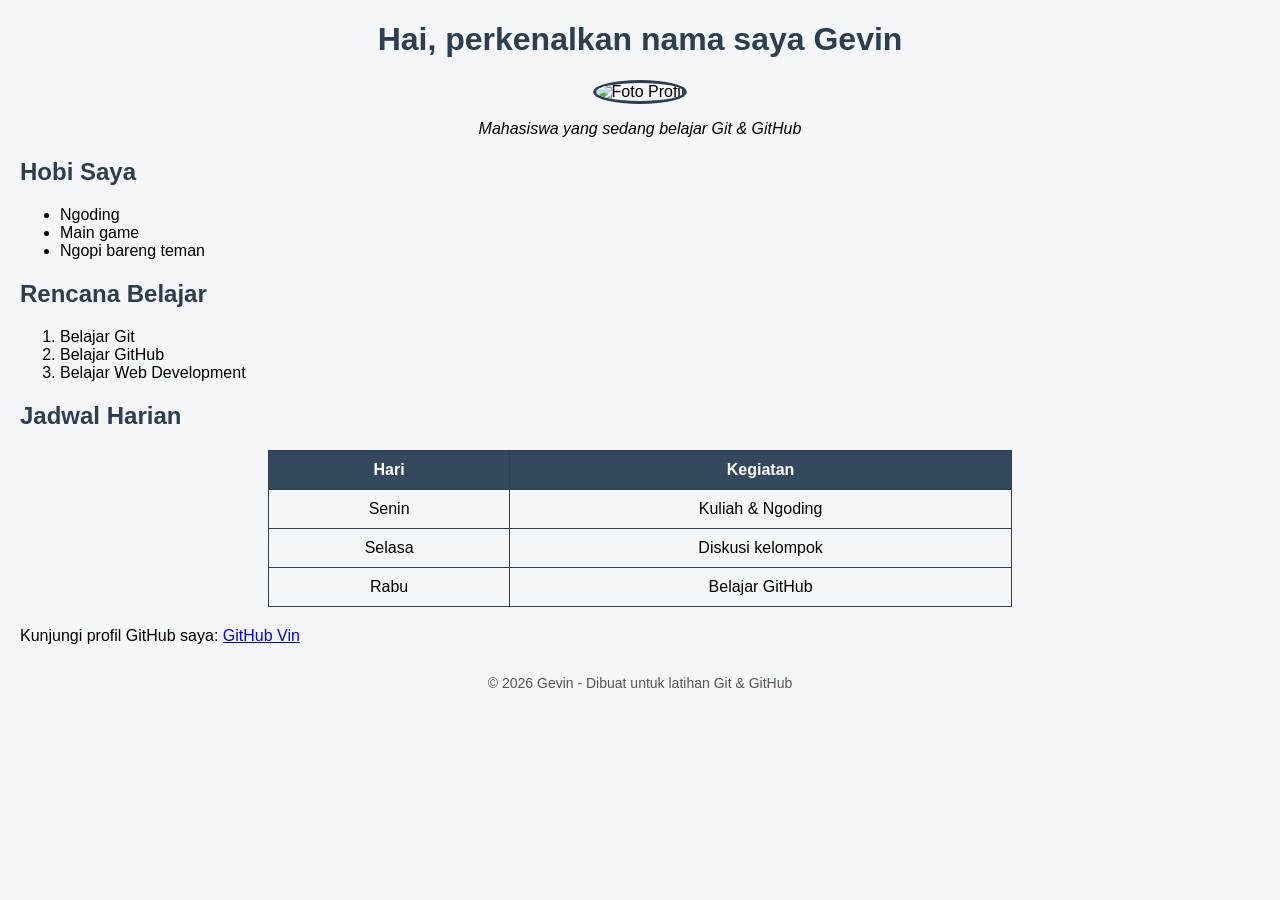
==== Vin.html @ 5d8feb4e "Commit kedua: menambahkan style, gambar profil, dan footer" ====
<!DOCTYPE html>
<html lang="en">
<head>
    <meta charset="UTF-8">
    <title>Tugas Pembelajaran Platform</title>
    <style>
        body {
            font-family: Arial, sans-serif;
            background-color: #f4f6f9;
            margin: 20px;
        }
        h1, h2, h3, h4 {
            color: #2c3e50;
        }
        .profile {
            text-align: center;
            margin-bottom: 20px;
        }
        .profile img {
            width: 150px;
            border-radius: 50%;
            border: 3px solid #2c3e50;
        }
        table {
            border-collapse: collapse;
            width: 60%;
            margin: 20px auto;
        }
        th, td {
            border: 1px solid #2c3e50;
            padding: 10px;
            text-align: center;
        }
        th {
            background-color: #34495e;
            color: white;
        }
        footer {
            text-align: center;
            margin-top: 30px;
            font-size: 14px;
            color: #555;
        }
    </style>
</head>
<body>
    <div class="profile">
        <h1>Hai, perkenalkan nama saya Gevin</h1>
        <img src="https://avatars.githubusercontent.com/u/1?v=4" alt="Foto Profil">
        <p><i>Mahasiswa yang sedang belajar Git & GitHub</i></p>
    </div>

    <h2>Hobi Saya</h2>
    <ul>
        <li>Ngoding</li>
        <li>Main game</li>
        <li>Ngopi bareng teman</li>
    </ul>

    <h2>Rencana Belajar</h2>
    <ol>
        <li>Belajar Git</li>
        <li>Belajar GitHub</li>
        <li>Belajar Web Development</li>
    </ol>

    <h2>Jadwal Harian</h2>
    <table>
        <tr>
            <th>Hari</th>
            <th>Kegiatan</th>
        </tr>
        <tr>
            <td>Senin</td>
            <td>Kuliah & Ngoding</td>
        </tr>
        <tr>
            <td>Selasa</td>
            <td>Diskusi kelompok</td>
        </tr>
        <tr>
            <td>Rabu</td>
            <td>Belajar GitHub</td>
        </tr>
    </table>

    <p>Kunjungi profil GitHub saya: 
        <a href="https://github.com/Gevineastt" target="_blank">GitHub Vin</a>
    </p>

    <footer>
        &copy; 2026 Gevin - Dibuat untuk latihan Git & GitHub
    </footer>
</body>
</html>
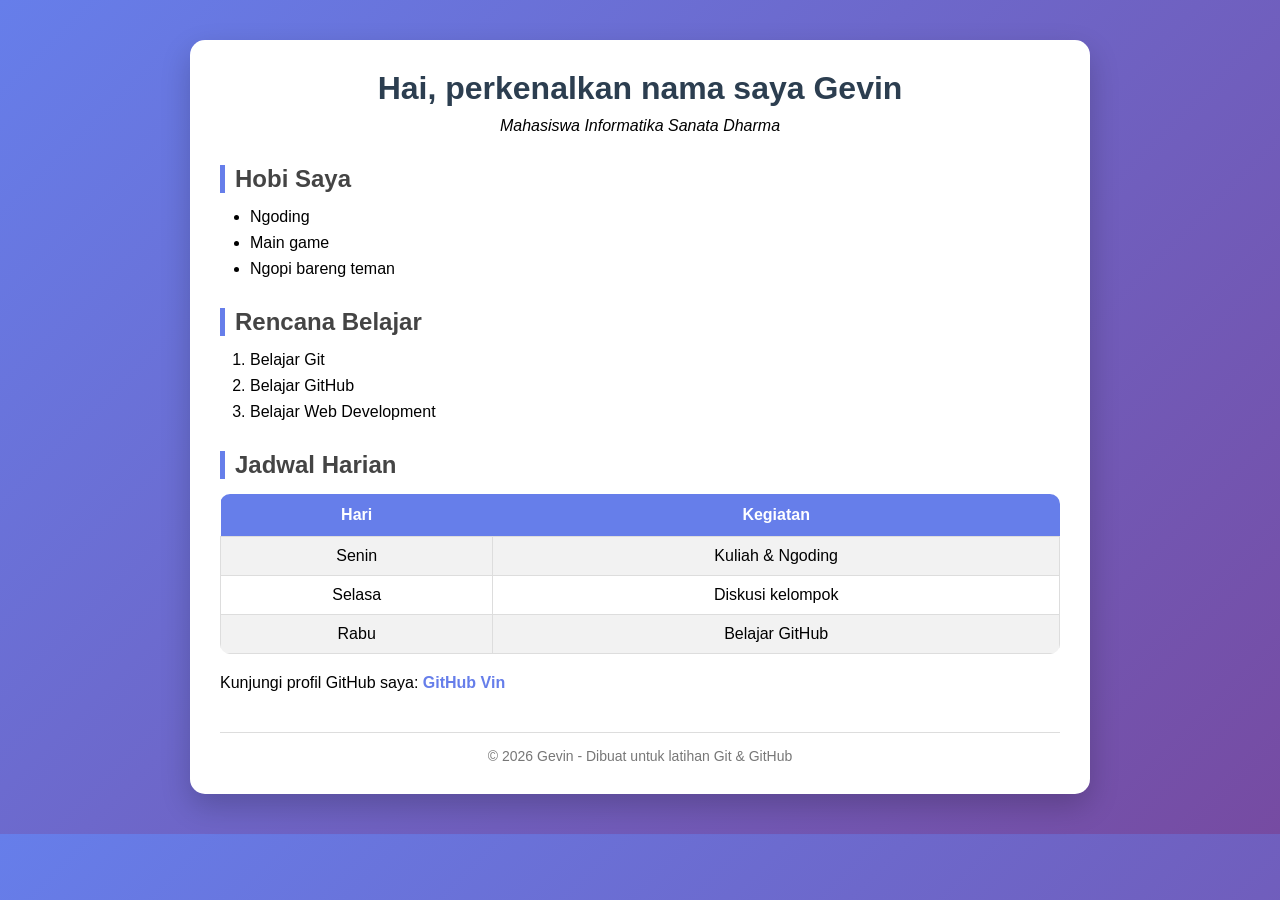
==== commit f2ea59d5: "Commit yang ketiga : modifikasi html nya dan menambahkan css untuk memperbaiki tampilan dan belajar" ====
--- a/Vin.html
+++ b/Vin.html
@@ -3,51 +3,16 @@
 <head>
     <meta charset="UTF-8">
     <title>Tugas Pembelajaran Platform</title>
-    <style>
-        body {
-            font-family: Arial, sans-serif;
-            background-color: #f4f6f9;
-            margin: 20px;
-        }
-        h1, h2, h3, h4 {
-            color: #2c3e50;
-        }
-        .profile {
-            text-align: center;
-            margin-bottom: 20px;
-        }
-        .profile img {
-            width: 150px;
-            border-radius: 50%;
-            border: 3px solid #2c3e50;
-        }
-        table {
-            border-collapse: collapse;
-            width: 60%;
-            margin: 20px auto;
-        }
-        th, td {
-            border: 1px solid #2c3e50;
-            padding: 10px;
-            text-align: center;
-        }
-        th {
-            background-color: #34495e;
-            color: white;
-        }
-        footer {
-            text-align: center;
-            margin-top: 30px;
-            font-size: 14px;
-            color: #555;
-        }
-    </style>
+    <link rel="stylesheet" href="Vin.css">
+
 </head>
 <body>
+
+<div class="container">
+
     <div class="profile">
         <h1>Hai, perkenalkan nama saya Gevin</h1>
-        <img src="https://avatars.githubusercontent.com/u/1?v=4" alt="Foto Profil">
-        <p><i>Mahasiswa yang sedang belajar Git & GitHub</i></p>
+        <p><i>Mahasiswa Informatika Sanata Dharma </i></p>
     </div>
 
     <h2>Hobi Saya</h2>
@@ -84,12 +49,16 @@
         </tr>
     </table>
 
-    <p>Kunjungi profil GitHub saya: 
+    <p style="margin-top:20px;">
+        Kunjungi profil GitHub saya: 
         <a href="https://github.com/Gevineastt" target="_blank">GitHub Vin</a>
     </p>
 
     <footer>
         &copy; 2026 Gevin - Dibuat untuk latihan Git & GitHub
     </footer>
+  
+</div>
+
 </body>
 </html>
--- a/Vin.css
+++ b/Vin.css
@@ -0,0 +1,114 @@
+* {
+    margin: 0;
+    padding: 0;
+    box-sizing: border-box;
+}
+
+/* Background */
+body {
+    font-family: 'Segoe UI', Arial, sans-serif;
+    background: linear-gradient(135deg, #667eea, #764ba2);
+    padding: 40px 20px;
+}
+
+
+.container {
+    background: #ffffff;
+    max-width: 900px;
+    margin: auto;
+    padding: 30px;
+    border-radius: 15px;
+    box-shadow: 0 12px 30px rgba(0, 0, 0, 0.2);
+}
+
+
+h1 {
+    color: #2c3e50;
+    margin-bottom: 10px;
+}
+
+h2 {
+    margin-top: 30px;
+    margin-bottom: 15px;
+    color: #444;
+    border-left: 5px solid #667eea;
+    padding-left: 10px;
+}
+
+
+.profile {
+    text-align: center;
+    margin-bottom: 30px;
+}
+
+.profile img {
+    width: 160px;
+    border-radius: 50%;
+    border: 4px solid #667eea;
+    margin: 15px 0;
+    transition: transform 0.3s ease, box-shadow 0.3s ease;
+}
+
+.profile img:hover {
+    transform: scale(1.1);
+    box-shadow: 0 8px 20px rgba(0,0,0,0.3);
+}
+
+
+ul, ol {
+    margin-left: 30px;
+    margin-bottom: 20px;
+}
+
+li {
+    margin-bottom: 8px;
+}
+
+
+table {
+    border-collapse: collapse;
+    width: 100%;
+    margin-top: 10px;
+    border-radius: 10px;
+    overflow: hidden;
+}
+
+th {
+    background-color: #667eea;
+    color: white;
+    padding: 12px;
+}
+
+td {
+    border: 1px solid #ddd;
+    padding: 10px;
+    text-align: center;
+}
+
+tr:nth-child(even) {
+    background-color: #f2f2f2;
+}
+
+tr:hover {
+    background-color: #e6e9ff;
+}
+
+
+a {
+    color: #667eea;
+    font-weight: bold;
+    text-decoration: none;
+}
+
+a:hover {
+    text-decoration: underline;
+}
+
+footer {
+    text-align: center;
+    margin-top: 40px;
+    font-size: 14px;
+    color: #777;
+    border-top: 1px solid #ddd;
+    padding-top: 15px;
+}
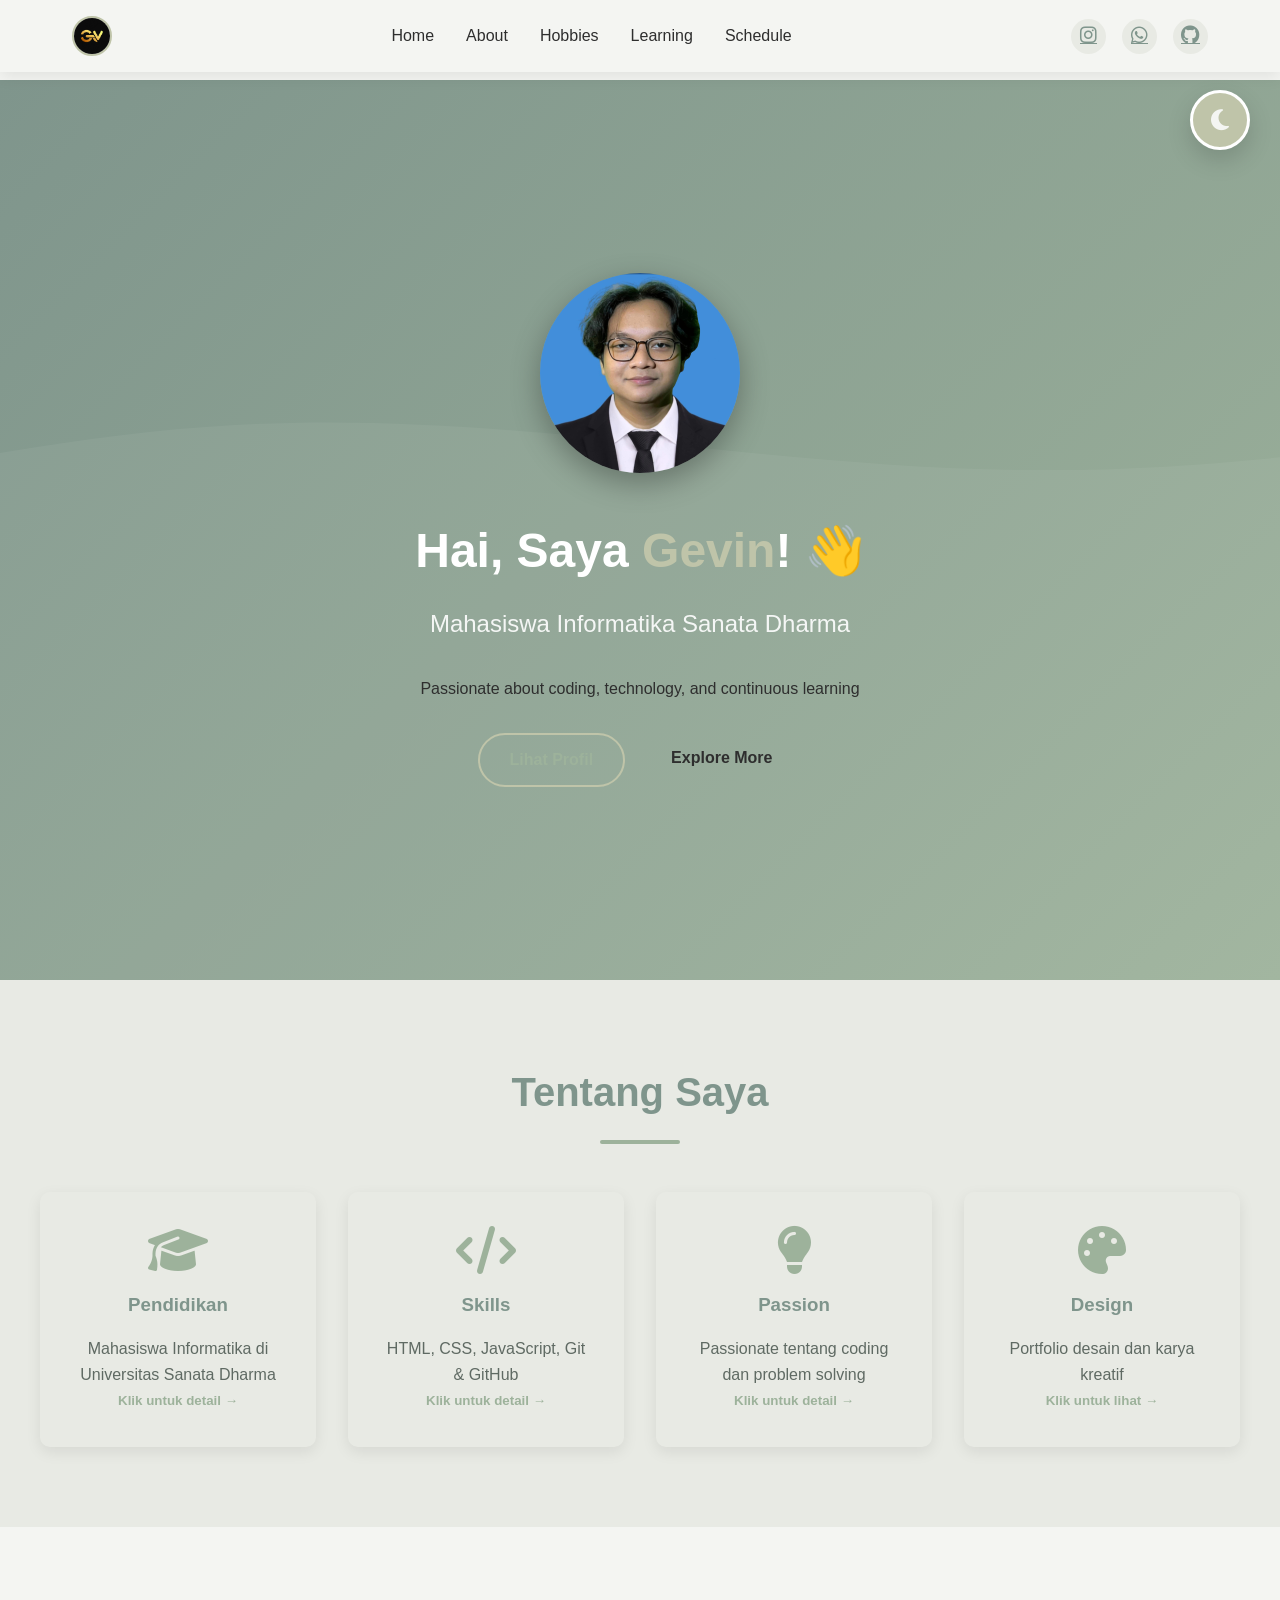
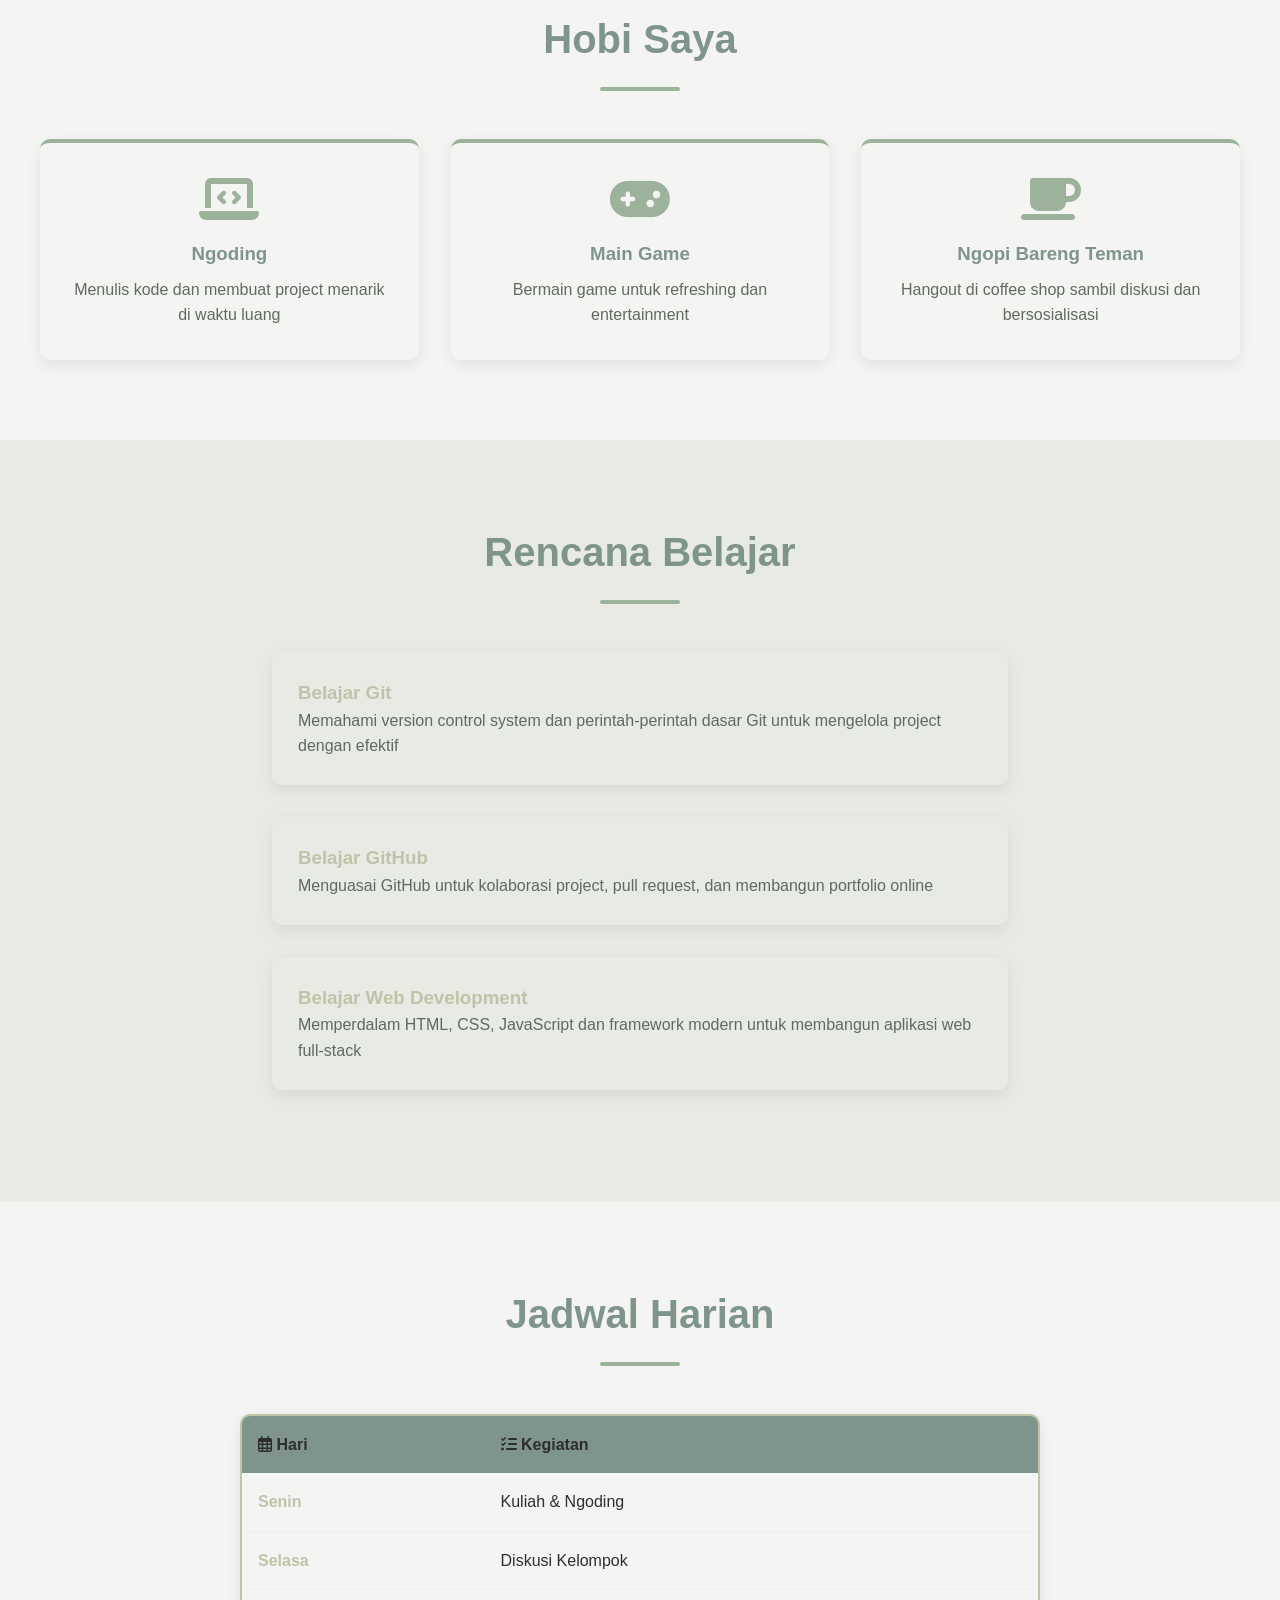
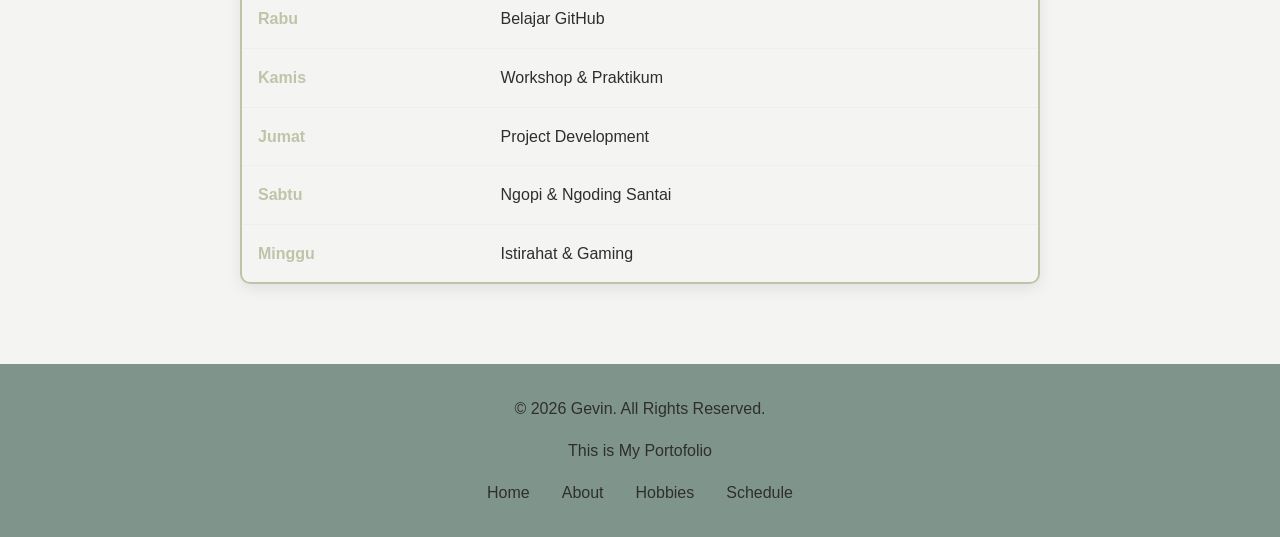
==== commit 1b7bf703: "Memperbarui Tampilan HTMLyang lebih maksimal dan sesuai juga menambahkan foto dan logo" ====
--- a/Vin.html
+++ b/Vin.html
@@ -2,63 +2,485 @@
 <html lang="en">
 <head>
     <meta charset="UTF-8">
-    <title>Tugas Pembelajaran Platform</title>
+    <meta name="viewport" content="width=device-width, initial-scale=1.0">
+    <title>Gevin - Portfolio Website</title>
+    <link rel="stylesheet" href="https://cdnjs.cloudflare.com/ajax/libs/font-awesome/6.4.0/css/all.min.css">
     <link rel="stylesheet" href="Vin.css">
-
-</head>
 <body>
-
-<div class="container">
-
-    <div class="profile">
-        <h1>Hai, perkenalkan nama saya Gevin</h1>
-        <p><i>Mahasiswa Informatika Sanata Dharma </i></p>
-    </div>
-
-    <h2>Hobi Saya</h2>
-    <ul>
-        <li>Ngoding</li>
-        <li>Main game</li>
-        <li>Ngopi bareng teman</li>
-    </ul>
-
-    <h2>Rencana Belajar</h2>
-    <ol>
-        <li>Belajar Git</li>
-        <li>Belajar GitHub</li>
-        <li>Belajar Web Development</li>
-    </ol>
-
-    <h2>Jadwal Harian</h2>
-    <table>
-        <tr>
-            <th>Hari</th>
-            <th>Kegiatan</th>
-        </tr>
-        <tr>
-            <td>Senin</td>
-            <td>Kuliah & Ngoding</td>
-        </tr>
-        <tr>
-            <td>Selasa</td>
-            <td>Diskusi kelompok</td>
-        </tr>
-        <tr>
-            <td>Rabu</td>
-            <td>Belajar GitHub</td>
-        </tr>
-    </table>
-
-    <p style="margin-top:20px;">
-        Kunjungi profil GitHub saya: 
-        <a href="https://github.com/Gevineastt" target="_blank">GitHub Vin</a>
-    </p>
-
+    <!-- Dark Mode Toggle Button -->
+    <div class="theme-toggle" id="themeToggle">
+        <i class="fas fa-moon" id="themeIcon"></i>
+    </div>
+
+    <!-- Navbar -->
+    <nav class="navbar" id="navbar">
+        <div class="nav-container">
+            <a href="#" class="logo">
+                <img src="gevinestt logo.jpeg" alt="Logo Gevin">
+            </a>
+            <div class="nav-center">
+                <ul class="nav-menu" id="navMenu">
+                    <li><a href="#hero">Home</a></li>
+                    <li><a href="#about">About</a></li>
+                    <li><a href="#hobbies">Hobbies</a></li>
+                    <li><a href="#learning">Learning</a></li>
+                    <li><a href="#schedule">Schedule</a></li>
+                </ul>
+            </div>
+            <div class="nav-socials">
+                <a href="https://www.instagram.com/gevinest88/" target="_blank" title="Instagram">
+                    <i class="fab fa-instagram"></i>
+                </a>
+                <a href="https://wa.me/qr/EXF4ZQEK6JWQK" target="_blank" title="WhatsApp">
+                    <i class="fab fa-whatsapp"></i>
+                </a>
+                <a href="https://github.com/Gevineastt" target="_blank" title="GitHub">
+                    <i class="fab fa-github"></i>
+                </a>
+            </div>
+            <div class="hamburger" id="hamburger">
+                <span></span>
+                <span></span>
+                <span></span>
+            </div>
+        </div>
+    </nav>
+
+    <!-- Hero Section -->
+    <section class="hero" id="hero">
+        <div class="hero-content">
+            <img src="Foto Profile .jpeg" alt="Foto Gevin" class="profile-img">
+            <h1>Hai, Saya <span class="gold-text">Gevin</span>! 👋</h1>
+            <p class="subtitle">Mahasiswa Informatika Sanata Dharma</p>
+            <p style="margin-bottom: 2rem;">Passionate about coding, technology, and continuous learning</p>
+            <div class="cta-buttons">
+                <a href="#about" class="btn btn-primary">Lihat Profil</a>
+                <a href="#hobbies" class="btn btn-secondary">Explore More</a>
+            </div>
+        </div>
+    </section>
+
+    <!-- About Section -->
+    <section id="about">
+        <div class="container">
+            <h2 class="section-title">Tentang Saya</h2>
+            <div class="about-content">
+                <div class="about-card" onclick="openModal('educationModal')">
+                    <i class="fas fa-graduation-cap"></i>
+                    <h3>Pendidikan</h3>
+                    <p>Mahasiswa Informatika di Universitas Sanata Dharma</p>
+                    <small style="color: var(--secondary-color); font-weight: 600;">Klik untuk detail →</small>
+                </div>
+                <div class="about-card" onclick="openModal('skillsModal')">
+                    <i class="fas fa-code"></i>
+                    <h3>Skills</h3>
+                    <p>HTML, CSS, JavaScript, Git & GitHub</p>
+                    <small style="color: var(--secondary-color); font-weight: 600;">Klik untuk detail →</small>
+                </div>
+                <div class="about-card" onclick="openModal('passionModal')">
+                    <i class="fas fa-lightbulb"></i>
+                    <h3>Passion</h3>
+                    <p>Passionate tentang coding dan problem solving</p>
+                    <small style="color: var(--secondary-color); font-weight: 600;">Klik untuk detail →</small>
+                </div>
+                <div class="about-card" onclick="openModal('designModal')">
+                    <i class="fas fa-palette"></i>
+                    <h3>Design</h3>
+                    <p>Portfolio desain dan karya kreatif</p>
+                    <small style="color: var(--secondary-color); font-weight: 600;">Klik untuk lihat →</small>
+                </div>
+            </div>
+        </div>
+    </section>
+
+    <!-- Modals -->
+    <!-- Education Modal -->
+    <div id="educationModal" class="modal">
+        <div class="modal-content">
+            <span class="modal-close" onclick="closeModal('educationModal')">&times;</span>
+            <h2><i class="fas fa-graduation-cap"></i> Pendidikan</h2>
+            <h3>Universitas Sanata Dharma</h3>
+            <p><strong>Program Studi:</strong> Informatika</p>
+            <p><strong>Tahun Masuk:</strong> 2023</p>
+            
+            <h3>Riwayat Pendidikan</h3>
+            <ul>
+                <li>SD - SD Mutiara Persada (2011-2017)</li>
+                <li>SMP - SMP Pangudi Luhur 1 Yogyakarta Contoh (2017-2020)</li>
+                <li>SMA - SMA Kolose Debbrito (2020-2023)</li>
+                <li>Universitas - Sanata Dharma (2023-Sekarang)</li>
+            </ul>
+
+            <h3>Prestasi</h3>
+            <ul>
+                <li>Juara lomba coding tingkat kampus</li>
+                <li>Peserta hackathon regional</li>
+                <li>Aktif di organisasi mahasiswa</li>
+            </ul>
+        </div>
+    </div>
+
+    <!-- Skills Modal -->
+    <div id="skillsModal" class="modal">
+        <div class="modal-content">
+            <span class="modal-close" onclick="closeModal('skillsModal')">&times;</span>
+            <h2><i class="fas fa-code"></i> Skills & Kemampuan</h2>
+            
+            <h3>Programming Languages</h3>
+            <ul>
+                <li>HTML5 - Advanced</li>
+                <li>CSS3 - Advanced</li>
+                <li>JavaScript - Intermediate</li>
+                <li>Python - Intermediate</li>
+                <li>Java - Basic</li>
+            </ul>
+
+            <h3>Tools & Technologies</h3>
+            <ul>
+                <li>Git & GitHub - Version Control</li>
+                <li>Visual Studio Code</li>
+                <li>Figma - UI/UX Design</li>
+                <li>Bootstrap & Tailwind CSS</li>
+                <li>React JS - Learning</li>
+            </ul>
+
+            <h3>Soft Skills</h3>
+            <ul>
+                <li>Problem Solving</li>
+                <li>Teamwork & Collaboration</li>
+                <li>Time Management</li>
+                <li>Communication</li>
+            </ul>
+        </div>
+    </div>
+
+    <!-- Passion Modal -->
+    <div id="passionModal" class="modal">
+        <div class="modal-content">
+            <span class="modal-close" onclick="closeModal('passionModal')">&times;</span>
+            <h2><i class="fas fa-lightbulb"></i> Passion & Minat</h2>
+            
+            <h3>Coding & Development</h3>
+            <p>Saya sangat passionate dalam dunia programming dan web development. Senang mempelajari teknologi baru dan membuat aplikasi yang bermanfaat untuk orang lain.</p>
+
+            <h3>Problem Solving</h3>
+            <p>Menikmati tantangan dalam memecahkan masalah kompleks melalui logika dan algoritma. Setiap bug adalah kesempatan untuk belajar!</p>
+
+            <h3>Continuous Learning</h3>
+            <p>Berkomitmen untuk terus belajar dan berkembang dalam bidang teknologi. Selalu mengikuti perkembangan terbaru dalam dunia IT.</p>
+
+            <h3>Tujuan Kedepan</h3>
+            <ul>
+                <li>Menjadi Full-Stack Web Developer</li>
+                <li>Berkontribusi di proyek open source</li>
+                <li>Membangun startup teknologi</li>
+                <li>Berbagi ilmu dengan komunitas</li>
+            </ul>
+        </div>
+    </div>
+
+    <!-- Design Portfolio Modal -->
+    <div id="designModal" class="modal">
+        <div class="modal-content">
+            <span class="modal-close" onclick="closeModal('designModal')">&times;</span>
+            <h2><i class="fas fa-palette"></i> Portfolio Desain</h2>
+            <p>Berikut adalah beberapa karya desain yang telah saya buat:</p>
+            
+            <div class="portfolio-grid">
+                <div class="portfolio-item">
+                    <img src="design1.jpg" alt="Design 1">
+                    <div class="portfolio-overlay">Logo Design</div>
+                </div>
+                <div class="portfolio-item">
+                    <img src="design2.jpg" alt="Design 2">
+                    <div class="portfolio-overlay">Web UI Design</div>
+                </div>
+                <div class="portfolio-item">
+                    <img src="design3.jpg" alt="Design 3">
+                    <div class="portfolio-overlay">Mobile App UI</div>
+                </div>
+                <div class="portfolio-item">
+                    <img src="design4.jpg" alt="Design 4">
+                    <div class="portfolio-overlay">Poster Design</div>
+                </div>
+                <div class="portfolio-item">
+                    <img src="design5.jpg" alt="Design 5">
+                    <div class="portfolio-overlay">Banner Design</div>
+                </div>
+                <div class="portfolio-item">
+                    <img src="design6.jpg" alt="Design 6">
+                    <div class="portfolio-overlay">Illustration</div>
+                </div>
+            </div>
+
+            <h3 style="margin-top: 2rem;">Tools yang Digunakan</h3>
+            <ul>
+                <li>Adobe Photoshop</li>
+                <li>Adobe Illustrator</li>
+                <li>Figma</li>
+                <li>Canva</li>
+            </ul>
+        </div>
+    </div>
+
+    <!-- Hobbies Section -->
+    <section id="hobbies">
+        <div class="container">
+            <h2 class="section-title">Hobi Saya</h2>
+            <div class="hobbies-grid">
+                <div class="hobby-card">
+                    <i class="fas fa-laptop-code"></i>
+                    <h3>Ngoding</h3>
+                    <p>Menulis kode dan membuat project menarik di waktu luang</p>
+                </div>
+                <div class="hobby-card">
+                    <i class="fas fa-gamepad"></i>
+                    <h3>Main Game</h3>
+                    <p>Bermain game untuk refreshing dan entertainment</p>
+                </div>
+                <div class="hobby-card">
+                    <i class="fas fa-coffee"></i>
+                    <h3>Ngopi Bareng Teman</h3>
+                    <p>Hangout di coffee shop sambil diskusi dan bersosialisasi</p>
+                </div>
+            </div>
+        </div>
+    </section>
+
+    <!-- Learning Plan Section -->
+    <section id="learning">
+        <div class="container">
+            <h2 class="section-title">Rencana Belajar</h2>
+            <div class="learning-timeline">
+                <div class="timeline-item">
+                    <div class="timeline-number">1</div>
+                    <div class="timeline-content">
+                        <h3>Belajar Git</h3>
+                        <p>Memahami version control system dan perintah-perintah dasar Git untuk mengelola project dengan efektif</p>
+                    </div>
+                </div>
+                <div class="timeline-item">
+                    <div class="timeline-number">2</div>
+                    <div class="timeline-content">
+                        <h3>Belajar GitHub</h3>
+                        <p>Menguasai GitHub untuk kolaborasi project, pull request, dan membangun portfolio online</p>
+                    </div>
+                </div>
+                <div class="timeline-item">
+                    <div class="timeline-number">3</div>
+                    <div class="timeline-content">
+                        <h3>Belajar Web Development</h3>
+                        <p>Memperdalam HTML, CSS, JavaScript dan framework modern untuk membangun aplikasi web full-stack</p>
+                    </div>
+                </div>
+            </div>
+        </div>
+    </section>
+
+    <!-- Schedule Section -->
+    <section id="schedule">
+        <div class="container">
+            <h2 class="section-title">Jadwal Harian</h2>
+            <div class="schedule-table">
+                <table>
+                    <thead>
+                        <tr>
+                            <th><i class="far fa-calendar-alt"></i> Hari</th>
+                            <th><i class="fas fa-tasks"></i> Kegiatan</th>
+                        </tr>
+                    </thead>
+                    <tbody>
+                        <tr>
+                            <td><strong>Senin</strong></td>
+                            <td>Kuliah & Ngoding</td>
+                        </tr>
+                        <tr>
+                            <td><strong>Selasa</strong></td>
+                            <td>Diskusi Kelompok</td>
+                        </tr>
+                        <tr>
+                            <td><strong>Rabu</strong></td>
+                            <td>Belajar GitHub</td>
+                        </tr>
+                        <tr>
+                            <td><strong>Kamis</strong></td>
+                            <td>Workshop & Praktikum</td>
+                        </tr>
+                        <tr>
+                            <td><strong>Jumat</strong></td>
+                            <td>Project Development</td>
+                        </tr>
+                        <tr>
+                            <td><strong>Sabtu</strong></td>
+                            <td>Ngopi & Ngoding Santai</td>
+                        </tr>
+                        <tr>
+                            <td><strong>Minggu</strong></td>
+                            <td>Istirahat & Gaming</td>
+                        </tr>
+                    </tbody>
+                </table>
+            </div>
+        </div>
+    </section>
+
+    <!-- Footer -->
     <footer>
-        &copy; 2026 Gevin - Dibuat untuk latihan Git & GitHub
+        <div class="container">
+            <p>&copy; 2026 Gevin. All Rights Reserved.</p>
+            <p>This is My Portofolio</p>
+            <div class="footer-links">
+                <a href="#hero">Home</a>
+                <a href="#about">About</a>
+                <a href="#hobbies">Hobbies</a>
+                <a href="#schedule">Schedule</a>
+            </div>
+        </div>
     </footer>
-  
-</div>
-
+
+    <!-- Scroll to Top Button -->
+    <div class="scroll-top" id="scrollTop">
+        <i class="fas fa-arrow-up"></i>
+    </div>
+
+    <script>
+        // ========== DARK MODE TOGGLE ==========
+        const themeToggle = document.getElementById('themeToggle');
+        const themeIcon = document.getElementById('themeIcon');
+        const body = document.body;
+
+        // Check for saved theme preference or default to light mode
+        const currentTheme = localStorage.getItem('theme') || 'light';
+        if (currentTheme === 'dark') {
+            body.classList.add('dark-mode');
+            themeIcon.classList.remove('fa-moon');
+            themeIcon.classList.add('fa-sun');
+        }
+
+        // Toggle theme
+        themeToggle.addEventListener('click', () => {
+            body.classList.toggle('dark-mode');
+            
+            if (body.classList.contains('dark-mode')) {
+                themeIcon.classList.remove('fa-moon');
+                themeIcon.classList.add('fa-sun');
+                localStorage.setItem('theme', 'dark');
+            } else {
+                themeIcon.classList.remove('fa-sun');
+                themeIcon.classList.add('fa-moon');
+                localStorage.setItem('theme', 'light');
+            }
+        });
+
+        // Modal Functions
+        function openModal(modalId) {
+            document.getElementById(modalId).classList.add('active');
+            document.body.style.overflow = 'hidden';
+        }
+
+        function closeModal(modalId) {
+            document.getElementById(modalId).classList.remove('active');
+            document.body.style.overflow = 'auto';
+        }
+
+        // Close modal when clicking outside
+        window.onclick = function(event) {
+            if (event.target.classList.contains('modal')) {
+                event.target.classList.remove('active');
+                document.body.style.overflow = 'auto';
+            }
+        }
+
+        // Close modal with ESC key
+        document.addEventListener('keydown', function(event) {
+            if (event.key === 'Escape') {
+                const modals = document.querySelectorAll('.modal.active');
+                modals.forEach(modal => {
+                    modal.classList.remove('active');
+                    document.body.style.overflow = 'auto';
+                });
+            }
+        });
+
+        // Hamburger Menu Toggle
+        const hamburger = document.getElementById('hamburger');
+        const navMenu = document.getElementById('navMenu');
+
+        hamburger.addEventListener('click', () => {
+            navMenu.classList.toggle('active');
+        });
+
+        // Close menu when clicking on a link
+        document.querySelectorAll('.nav-menu a').forEach(link => {
+            link.addEventListener('click', () => {
+                navMenu.classList.remove('active');
+            });
+        });
+
+        // Navbar scroll effect
+        const navbar = document.getElementById('navbar');
+        window.addEventListener('scroll', () => {
+            if (window.scrollY > 50) {
+                navbar.classList.add('scrolled');
+            } else {
+                navbar.classList.remove('scrolled');
+            }
+        });
+
+        // Scroll to top button
+        const scrollTop = document.getElementById('scrollTop');
+        window.addEventListener('scroll', () => {
+            if (window.scrollY > 300) {
+                scrollTop.classList.add('active');
+            } else {
+                scrollTop.classList.remove('active');
+            }
+        });
+
+        scrollTop.addEventListener('click', () => {
+            window.scrollTo({
+                top: 0,
+                behavior: 'smooth'
+            });
+        });
+
+        // Smooth scroll for anchor links
+        document.querySelectorAll('a[href^="#"]').forEach(anchor => {
+            anchor.addEventListener('click', function (e) {
+                e.preventDefault();
+                const target = document.querySelector(this.getAttribute('href'));
+                if (target) {
+                    const offsetTop = target.offsetTop - 80;
+                    window.scrollTo({
+                        top: offsetTop,
+                        behavior: 'smooth'
+                    });
+                }
+            });
+        });
+
+        // Intersection Observer for animations
+        const observerOptions = {
+            threshold: 0.1,
+            rootMargin: '0px 0px -100px 0px'
+        };
+
+        const observer = new IntersectionObserver((entries) => {
+            entries.forEach(entry => {
+                if (entry.isIntersecting) {
+                    entry.target.style.opacity = '1';
+                    entry.target.style.transform = 'translateY(0)';
+                }
+            });
+        }, observerOptions);
+
+        // Observe all cards and content
+        document.querySelectorAll('.about-card, .hobby-card, .timeline-item, .schedule-table').forEach(el => {
+            el.style.opacity = '0';
+            el.style.transform = 'translateY(30px)';
+            el.style.transition = 'all 0.6s ease';
+            observer.observe(el);
+        });
+    </script>
 </body>
-</html>
+</html>
--- a/Vin.css
+++ b/Vin.css
@@ -1,114 +1,1655 @@
+/* ===========================================
+   PORTFOLIO WEBSITE CSS - GEVIN
+   File ini berisi semua styling untuk website
+   Dengan Mode Terang/Gelap & Tema GOLD
+   =========================================== */
+
+/* ========== 1. ROOT VARIABLES (Ubah warna di sini) ========== */
+:root {
+    /* Modern Sage Theme - Light Mode */
+
+    --primary-color: #7F958C;      /* Deep sage */
+    --secondary-color: #9DB29B;    /* Soft sage */
+    --accent-color: #BFC4A9;       /* Light olive */
+    --accent-hover: #AEB59A;       /* Slightly darker olive */
+
+    --text-color: #2E2E2E;         
+    --text-light: #5F6A63;
+
+    --bg-color: #F4F5F2;           /* Soft off-white */
+    --light-bg: #E8EAE4;           
+    --card-bg: #FFFFFF;
+
+    --shadow: 0 5px 15px rgba(0,0,0,0.08);
+    --shadow-hover: 0 10px 25px rgba(0,0,0,0.15);
+
+    --gradient-start: #7F958C;
+    --gradient-end: #9DB29B;
+
+    --font-small: 0.9rem;
+    --font-normal: 1rem;
+    --font-large: 1.2rem;
+    --font-xlarge: 1.5rem;
+    --font-title: 2.5rem;
+}
+
+/* DARK MODE - Warna Mode Gelap */
+body.dark-mode {
+    --primary-color: #65937a;      
+    --secondary-color: #F4A261;    
+    --accent-color: #E9C46A;       
+    --accent-hover: #F6D98F;       
+
+    --text-color: #E6E6E6;
+    --text-light: #B0B0B0;
+
+    --bg-color: #0F172A;           
+    --light-bg: #1E293B;
+    --card-bg: #1C1F2B;
+
+    --shadow: 0 5px 15px rgba(0,0,0,0.5);
+    --shadow-hover: 0 10px 25px rgba(0,0,0,0.7);
+
+    --gradient-start: #0F172A;
+    --gradient-end: #1E293B;
+}
+
+/* ========== 2. RESET & BASE STYLES ========== */
 * {
     margin: 0;
     padding: 0;
     box-sizing: border-box;
 }
 
-/* Background */
 body {
-    font-family: 'Segoe UI', Arial, sans-serif;
-    background: linear-gradient(135deg, #667eea, #764ba2);
-    padding: 40px 20px;
-}
-
+    font-family: 'Segoe UI', Tahoma, Geneva, Verdana, sans-serif;
+    line-height: 1.6;
+    color: var(--text-color);
+    background: var(--bg-color);
+    overflow-x: hidden;
+    transition: background 0.3s ease, color 0.3s ease;
+}
+
+/* ========== 2.5 DARK MODE TOGGLE BUTTON ========== */
+.theme-toggle {
+    position: fixed;
+    top: 90px;
+    right: 30px;
+    width: 60px;
+    height: 60px;
+    background: var(--accent-color);
+    border-radius: 50%;
+    display: flex;
+    align-items: center;
+    justify-content: center;
+    cursor: pointer;
+    box-shadow: var(--shadow-hover);
+    z-index: 999;
+    transition: all 0.3s ease;
+    border: 3px solid var(--card-bg);
+}
+
+.theme-toggle:hover {
+    transform: scale(1.1) rotate(15deg);
+    background: var(--accent-hover);
+}
+
+.theme-toggle i {
+    font-size: 1.5rem;
+    color: var(--bg-color);
+}
+
+/* ========== 3. NAVBAR STYLES ========== */
+.navbar {
+    position: fixed;
+    top: 0;
+    width: 100%;
+    background: var(--card-bg);
+    box-shadow: var(--shadow);
+    z-index: 1000;
+    transition: all 0.3s ease;
+}
+
+.navbar.scrolled {
+    padding: 0.5rem 0;
+    box-shadow: 0 2px 10px rgba(0,0,0,0.2);
+}
+
+.nav-container {
+    max-width: 1200px;
+    margin: 0 auto;
+    padding: 1rem 2rem;
+    display: flex;
+    justify-content: space-between;
+    align-items: center;
+    gap: 2rem;
+}
+
+/* Logo Styles */
+.logo {
+    font-size: 1.8rem;
+    font-weight: bold;
+    color: var(--accent-color);
+    text-decoration: none;
+    display: flex;
+    align-items: center;
+    gap: 0.5rem;
+    transition: all 0.3s ease;
+}
+
+.logo:hover {
+    color: var(--accent-hover);
+    transform: scale(1.05);
+}
+
+.logo img {
+    width: 40px;
+    height: 40px;
+    border-radius: 50%;
+    object-fit: cover;
+    border: 2px solid var(--accent-color);
+}
+
+/* Navigation Menu */
+.nav-center {
+    display: flex;
+    align-items: center;
+    gap: 2rem;
+    flex: 1;
+    justify-content: center;
+}
+
+.nav-menu {
+    display: flex;
+    list-style: none;
+    gap: 2rem;
+}
+
+.nav-menu a {
+    text-decoration: none;
+    color: var(--text-color);
+    font-weight: 500;
+    transition: color 0.3s ease;
+    position: relative;
+}
+
+.nav-menu a:hover {
+    color: var(--accent-color);
+}
+
+.nav-menu a::after {
+    content: '';
+    position: absolute;
+    bottom: -5px;
+    left: 0;
+    width: 0;
+    height: 2px;
+    background: var(--accent-color);
+    transition: width 0.3s ease;
+}
+
+.nav-menu a:hover::after {
+    width: 100%;
+}
+
+/* Social Icons di Navbar */
+.nav-socials {
+    display: flex;
+    gap: 1rem;
+    align-items: center;
+}
+
+.nav-socials a {
+    color: var(--text-color);
+    font-size: 1.2rem;
+    transition: all 0.3s ease;
+    width: 35px;
+    height: 35px;
+    display: flex;
+    align-items: center;
+    justify-content: center;
+    border-radius: 50%;
+    background: var(--light-bg);
+}
+
+.nav-socials a:hover {
+    color: var(--bg-color);
+    background: var(--accent-color);
+    transform: translateY(-3px);
+}
+
+/* Hamburger Menu */
+.hamburger {
+    display: none;
+    flex-direction: column;
+    cursor: pointer;
+}
+
+.hamburger span {
+    width: 25px;
+    height: 3px;
+    background: var(--accent-color);
+    margin: 3px 0;
+    transition: 0.3s;
+}
+
+/* ========== 4. HERO SECTION ========== */
+.profile-img {
+    width: 200px;
+    height: 200px;
+    border-radius: 50%;
+    object-fit: cover;
+    margin-bottom: 2rem;
+    transition: 0.4s ease;
+
+    /* Ring kontras tinggi */
+    border: 6px solid #ffffff;
+    box-shadow: 
+        0 0 0 6px #d4af37,  /* gold ring */
+        0 15px 35px rgba(0,0,0,0.3);
+}
+
+.profile-img:hover {
+    transform: scale(1.08);
+    box-shadow: 
+        0 0 0 8px #ffd700,
+        0 0 35px rgba(255, 215, 0, 0.8),
+        0 20px 45px rgba(0,0,0,0.4);
+}
+
+.hero {
+    margin-top: 80px;
+    min-height: 100vh;
+    background: linear-gradient(135deg, var(--gradient-start) 0%, var(--gradient-end) 100%);
+    display: flex;
+    align-items: center;
+    justify-content: center;
+    color: #ffffff;
+    text-align: center;
+    padding: 2rem;
+    position: relative;
+    overflow: hidden;
+}
+
+
+.hero::before {
+    content: '';
+    position: absolute;
+    top: 0;
+    left: 0;
+    width: 100%;
+    height: 100%;
+    background: url('data:image/svg+xml,<svg xmlns="http://www.w3.org/2000/svg" viewBox="0 0 1440 320"><path fill="%23d4af37" fill-opacity="0.1" d="M0,96L48,112C96,128,192,160,288,160C384,160,480,128,576,122.7C672,117,768,139,864,138.7C960,139,1056,117,1152,106.7C1248,96,1344,96,1392,96L1440,96L1440,320L1392,320C1344,320,1248,320,1152,320C1056,320,960,320,864,320C768,320,672,320,576,320C480,320,384,320,288,320C192,320,96,320,48,320L0,320Z"></path></svg>') bottom center no-repeat;
+    background-size: cover;
+    opacity: 0.3;
+}
+
+.hero-content {
+    max-width: 800px;
+    position: relative;
+    z-index: 1;
+}
+
+.profile-img {
+    width: 200px;
+    height: 200px;
+    border-radius: 50%;
+    object-fit: cover;
+    border: 5px solid var(--accent-color);
+    box-shadow: 0 10px 30px rgba(212, 175, 55, 0.5);
+    margin-bottom: 2rem;
+    transition: all 0.3s ease;
+}
+
+.profile-img:hover {
+    transform: scale(1.05);
+    border-color: var(--accent-hover);
+    box-shadow: 0 15px 40px rgba(212, 175, 55, 0.8);
+}
+
+.hero h1 {
+    font-size: 3rem;
+    margin-bottom: 1rem;
+    animation: fadeInUp 1s ease;
+    color: #ffffff;
+}
+
+.hero h1 .gold-text {
+    color: var(--accent-color);
+}
+
+.hero .subtitle {
+    font-size: 1.5rem;
+    margin-bottom: 2rem;
+    opacity: 0.9;
+    animation: fadeInUp 1s ease 0.2s backwards;
+    color: #ffffff;
+}
+
+/* Buttons */
+.cta-buttons {
+    display: flex;
+    gap: 1rem;
+    justify-content: center;
+    flex-wrap: wrap;
+    animation: fadeInUp 1s ease 0.4s backwards;
+}
+
+.btn {
+    padding: 12px 30px;
+    border-radius: 30px;
+    text-decoration: none;
+    font-weight: 600;
+    transition: all 0.3s ease;
+    display: inline-block;
+}
+
+.btn-primary {
+    background: var(--accent-color);
+    color: var(--gradient-start);
+    border: 2px solid var(--accent-color);
+}
+
+.btn-primary:hover {
+    transform: translateY(-3px);
+    box-shadow: 0 10px 20px rgba(212, 175, 55, 0.4);
+    background: var(--accent-hover);
+}
+
+.btn-secondary {
+    background: transparent;
+    color: #ffffff;
+    border: 2px solid var(--accent-color);
+}
+
+.btn-secondary:hover {
+    background: var(--accent-color);
+    color: var(--gradient-start);
+}
+
+/* Animation */
+@keyframes fadeInUp {
+    from {
+        opacity: 0;
+        transform: translateY(30px);
+    }
+    to {
+        opacity: 1;
+        transform: translateY(0);
+    }
+}
+
+/* ========== 5. SECTION STYLES ========== */
+section {
+    padding: 80px 2rem;
+    background: var(--bg-color);
+    transition: background 0.3s ease;
+}
+
+.section-title {
+    text-align: center;
+    font-size: var(--font-title);
+    margin-bottom: 3rem;
+    color: var(--text-color);
+    position: relative;
+}
+
+.section-title::after {
+    content: '';
+    display: block;
+    width: 80px;
+    height: 4px;
+    background: var(--accent-color);
+    margin: 1rem auto;
+    border-radius: 2px;
+}
 
 .container {
-    background: #ffffff;
-    max-width: 900px;
-    margin: auto;
-    padding: 30px;
+    max-width: 1200px;
+    margin: 0 auto;
+}
+
+/* ========== 6. ABOUT SECTION ========== */
+#about {
+    background: var(--light-bg);
+}
+
+.about-content {
+    display: grid;
+    grid-template-columns: repeat(auto-fit, minmax(250px, 1fr));
+    gap: 2rem;
+    text-align: center;
+}
+
+.about-card {
+    background: var(--card-bg);
+    padding: 2rem;
+    border-radius: 10px;
+    box-shadow: var(--shadow);
+    transition: all 0.3s ease;
+    cursor: pointer;
+    border: 2px solid transparent;
+}
+
+.about-card:hover {
+    transform: translateY(-10px);
+    box-shadow: var(--shadow-hover);
+    border-color: var(--accent-color);
+}
+
+.about-card i {
+    font-size: 3rem;
+    color: var(--accent-color);
+    margin-bottom: 1rem;
+    transition: all 0.3s ease;
+}
+
+.about-card:hover i {
+    color: var(--accent-hover);
+    transform: scale(1.2);
+}
+
+.about-card h3 {
+    color: var(--text-color);
+    margin-bottom: 1rem;
+}
+
+.about-card p {
+    color: var(--text-light);
+}
+
+.about-card small {
+    color: var(--accent-color);
+    font-weight: 600;
+}
+
+/* ========== 7. MODAL STYLES ========== */
+.modal {
+    display: none;
+    position: fixed;
+    z-index: 2000;
+    left: 0;
+    top: 0;
+    width: 100%;
+    height: 100%;
+    background: rgba(0,0,0,0.7);
+    animation: fadeIn 0.3s ease;
+}
+
+.modal.active {
+    display: flex;
+    align-items: center;
+    justify-content: center;
+}
+
+.modal-content {
+    background: var(--card-bg);
+    padding: 2rem;
     border-radius: 15px;
-    box-shadow: 0 12px 30px rgba(0, 0, 0, 0.2);
-}
-
-
-h1 {
-    color: #2c3e50;
-    margin-bottom: 10px;
-}
-
-h2 {
-    margin-top: 30px;
-    margin-bottom: 15px;
-    color: #444;
-    border-left: 5px solid #667eea;
-    padding-left: 10px;
-}
-
-
-.profile {
-    text-align: center;
-    margin-bottom: 30px;
-}
-
-.profile img {
-    width: 160px;
+    max-width: 600px;
+    width: 90%;
+    max-height: 80vh;
+    overflow-y: auto;
+    position: relative;
+    animation: slideUp 0.3s ease;
+    box-shadow: 0 15px 50px rgba(0,0,0,0.3);
+    border: 2px solid var(--accent-color);
+}
+
+@keyframes fadeIn {
+    from { opacity: 0; }
+    to { opacity: 1; }
+}
+
+@keyframes slideUp {
+    from { 
+        opacity: 0;
+        transform: translateY(50px);
+    }
+    to { 
+        opacity: 1;
+        transform: translateY(0);
+    }
+}
+
+.modal-close {
+    position: absolute;
+    top: 1rem;
+    right: 1rem;
+    font-size: 2rem;
+    cursor: pointer;
+    color: var(--text-color);
+    width: 40px;
+    height: 40px;
+    display: flex;
+    align-items: center;
+    justify-content: center;
     border-radius: 50%;
-    border: 4px solid #667eea;
-    margin: 15px 0;
-    transition: transform 0.3s ease, box-shadow 0.3s ease;
-}
-
-.profile img:hover {
-    transform: scale(1.1);
-    box-shadow: 0 8px 20px rgba(0,0,0,0.3);
-}
-
-
-ul, ol {
-    margin-left: 30px;
-    margin-bottom: 20px;
-}
-
-li {
-    margin-bottom: 8px;
-}
-
-
-table {
-    border-collapse: collapse;
-    width: 100%;
-    margin-top: 10px;
+    background: var(--light-bg);
+    transition: all 0.3s ease;
+}
+
+.modal-close:hover {
+    background: var(--accent-color);
+    color: var(--bg-color);
+    transform: rotate(90deg);
+}
+
+.modal-content h2 {
+    color: var(--accent-color);
+    margin-bottom: 1.5rem;
+    padding-right: 2rem;
+}
+
+.modal-content h3 {
+    color: var(--text-color);
+    margin-top: 1.5rem;
+    margin-bottom: 0.5rem;
+}
+
+.modal-content p {
+    color: var(--text-light);
+}
+
+.modal-content ul {
+    list-style: none;
+    padding: 0;
+}
+
+.modal-content ul li {
+    padding: 0.5rem 0;
+    padding-left: 1.5rem;
+    position: relative;
+    color: var(--text-light);
+}
+
+.modal-content ul li::before {
+    content: '✓';
+    position: absolute;
+    left: 0;
+    color: var(--accent-color);
+    font-weight: bold;
+}
+
+/* Portfolio Grid */
+.portfolio-grid {
+    display: grid;
+    grid-template-columns: repeat(auto-fit, minmax(150px, 1fr));
+    gap: 1rem;
+    margin-top: 1rem;
+}
+
+.portfolio-item {
+    position: relative;
     border-radius: 10px;
     overflow: hidden;
+    box-shadow: var(--shadow);
+    cursor: pointer;
+    transition: transform 0.3s ease;
+    border: 2px solid var(--accent-color);
+}
+
+.portfolio-item:hover {
+    transform: scale(1.05);
+    box-shadow: var(--shadow-hover);
+}
+
+.portfolio-item img {
+    width: 100%;
+    height: 150px;
+    object-fit: cover;
+}
+
+.portfolio-item .portfolio-overlay {
+    position: absolute;
+    bottom: 0;
+    left: 0;
+    right: 0;
+    background: rgba(212, 175, 55, 0.95);
+    color: var(--gradient-start);
+    padding: 0.5rem;
+    text-align: center;
+    font-size: 0.9rem;
+    font-weight: 600;
+}
+
+/* ========== 8. HOBBIES SECTION ========== */
+.hobbies-grid {
+    display: grid;
+    grid-template-columns: repeat(auto-fit, minmax(250px, 1fr));
+    gap: 2rem;
+}
+
+.hobby-card {
+    background: var(--card-bg);
+    padding: 2rem;
+    border-radius: 10px;
+    box-shadow: var(--shadow);
+    text-align: center;
+    transition: all 0.3s ease;
+    border-top: 4px solid var(--accent-color);
+}
+
+.hobby-card:hover {
+    transform: translateY(-5px);
+    box-shadow: var(--shadow-hover);
+}
+
+.hobby-card i {
+    font-size: 3rem;
+    color: var(--accent-color);
+    margin-bottom: 1rem;
+}
+
+.hobby-card h3 {
+    color: var(--text-color);
+    margin-bottom: 0.5rem;
+}
+
+.hobby-card p {
+    color: var(--text-light);
+}
+
+/* ========== 9. LEARNING PLAN SECTION ========== */
+#learning {
+    background: var(--light-bg);
+}
+
+/* Hilangkan garis tengah */
+.learning-timeline::before {
+    display: none;
+}
+
+/* Jadikan vertical clean */
+.timeline-item {
+    display: flex;
+    flex-direction: column;
+    margin-bottom: 2rem;
+}
+
+/* Hilangkan angka */
+.timeline-number {
+    display: none !important;
+}
+
+/* Rapikan card */
+.timeline-content {
+    width: 100%;
+    background: var(--card-bg);
+    padding: 1.5rem;
+    border-radius: 12px;
+    box-shadow: var(--shadow);
+    transition: all 0.3s ease;
+    border: 2px solid transparent;
+    margin: 0;
+}
+
+.timeline-content:hover {
+    transform: translateY(-5px);
+    border-color: var(--accent-color);
+}
+
+.timeline-content h3 {
+    color: var(--accent-color);
+}
+
+.timeline-content p {
+    color: var(--text-light);
+}
+/* ========== 10. SCHEDULE SECTION ========== */
+.schedule-table {
+    max-width: 800px;
+    margin: 0 auto;
+    background: var(--card-bg);
+    border-radius: 10px;
+    overflow: hidden;
+    box-shadow: var(--shadow);
+    border: 2px solid var(--accent-color);
+}
+
+table {
+    width: 100%;
+    border-collapse: collapse;
 }
 
 th {
-    background-color: #667eea;
+    background: var(--accent-color);
+    color: var(--gradient-start);
+    padding: 1rem;
+    text-align: left;
+    font-weight: 600;
+}
+
+td {
+    padding: 1rem;
+    border-bottom: 1px solid var(--light-bg);
+    color: var(--text-color);
+}
+
+td strong {
+    color: var(--accent-color);
+}
+
+tr:hover {
+    background: var(--light-bg);
+}
+
+tr:last-child td {
+    border-bottom: none;
+}
+
+/* ========== 11. FOOTER ========== */
+footer {
+    background: var(--gradient-start);
+    color: #ffffff;
+    text-align: center;
+    padding: 2rem;
+}
+
+footer p {
+    margin-bottom: 1rem;
+}
+
+.footer-links {
+    display: flex;
+    justify-content: center;
+    gap: 2rem;
+    margin-top: 1rem;
+}
+
+.footer-links a {
+    color: #ffffff;
+    text-decoration: none;
+    transition: color 0.3s ease;
+}
+
+.footer-links a:hover {
+    color: var(--accent-color);
+}
+
+/* ========== 12. SCROLL TO TOP BUTTON ========== */
+.scroll-top {
+    position: fixed;
+    bottom: 30px;
+    right: 30px;
+    width: 50px;
+    height: 50px;
+    background: var(--accent-color);
+    color: var(--gradient-start);
+    border-radius: 50%;
+    display: flex;
+    align-items: center;
+    justify-content: center;
+    cursor: pointer;
+    opacity: 0;
+    visibility: hidden;
+    transition: all 0.3s ease;
+    z-index: 999;
+    border: 3px solid var(--card-bg);
+}
+
+.scroll-top.active {
+    opacity: 1;
+    visibility: visible;
+}
+
+.scroll-top:hover {
+    background: var(--accent-hover);
+    transform: translateY(-5px);
+}
+
+/* ========== 13. RESPONSIVE DESIGN ========== */
+@media (max-width: 768px) {
+    .theme-toggle {
+        top: 90px;
+        right: 20px;
+        width: 50px;
+        height: 50px;
+    }
+
+    .hamburger {
+        display: flex;
+    }
+
+    .nav-menu {
+        position: fixed;
+        left: -100%;
+        top: 80px;
+        flex-direction: column;
+        background: var(--card-bg);
+        width: 100%;
+        text-align: center;
+        transition: 0.3s;
+        box-shadow: var(--shadow);
+        padding: 2rem 0;
+    }
+
+    .nav-menu.active {
+        left: 0;
+    }
+
+    .nav-socials {
+        order: -1;
+    }
+
+    .nav-center {
+        position: absolute;
+        width: 100%;
+        left: 0;
+        top: 80px;
+    }
+
+    .about-content {
+        grid-template-columns: 1fr;
+    }
+
+    .hero h1 {
+        font-size: 2rem;
+    }
+
+    .hero .subtitle {
+        font-size: 1.2rem;
+    }
+
+    .section-title {
+        font-size: 2rem;
+    }
+
+    .learning-timeline::before {
+        left: 30px;
+    }
+
+    .timeline-item {
+        flex-direction: column !important;
+        align-items: flex-start;
+        padding-left: 60px;
+    }
+
+    .timeline-number {
+        left: 30px;
+    }
+
+    .timeline-content {
+        margin: 0;
+    }
+
+    .cta-buttons {
+        flex-direction: column;
+        align-items: center;
+    }
+
+    .btn {
+        width: 100%;
+        max-width: 250px;
+    }
+
+    .modal-content {
+        width: 95%;
+        padding: 1.5rem;
+    }
+
+    .portfolio-grid {
+        grid-template-columns: repeat(2, 1fr);
+    }
+}
+
+/* ========== 14. CUSTOM SCROLLBAR ========== */
+::-webkit-scrollbar {
+    width: 10px;
+}
+
+::-webkit-scrollbar-track {
+    background: var(--light-bg);
+}
+
+::-webkit-scrollbar-thumb {
+    background: var(--accent-color);
+    border-radius: 5px;
+}
+
+::-webkit-scrollbar-thumb:hover {
+    background: var(--accent-hover);
+}
+
+/* ========== 3. NAVBAR STYLES ========== */
+.navbar {
+    position: fixed;
+    top: 0;
+    width: 100%;
+    background: var(--white);
+    box-shadow: var(--shadow);
+    z-index: 1000;
+    transition: all 0.3s ease;
+}
+
+.navbar.scrolled {
+    padding: 0.5rem 0;
+    box-shadow: 0 2px 10px rgba(0,0,0,0.2);
+}
+
+.nav-container {
+    max-width: 1200px;
+    margin: 0 auto;
+    padding: 1rem 2rem;
+    display: flex;
+    justify-content: space-between;
+    align-items: center;
+    gap: 2rem;
+}
+
+/* Logo Styles */
+.logo {
+    font-size: 1.8rem;
+    font-weight: bold;
+    color: var(--primary-color);
+    text-decoration: none;
+    display: flex;
+    align-items: center;
+    gap: 0.5rem;
+}
+
+.logo img {
+    width: 40px;           /* Ukuran logo - bisa diubah */
+    height: 40px;
+    border-radius: 50%;
+    object-fit: cover;
+}
+
+/* Navigation Menu */
+.nav-center {
+    display: flex;
+    align-items: center;
+    gap: 2rem;
+    flex: 1;
+    justify-content: center;
+}
+
+.nav-menu {
+    display: flex;
+    list-style: none;
+    gap: 2rem;
+}
+
+.nav-menu a {
+    text-decoration: none;
+    color: var(--text-color);
+    font-weight: 500;
+    transition: color 0.3s ease;
+    position: relative;
+}
+
+.nav-menu a:hover {
+    color: var(--secondary-color);
+}
+
+.nav-menu a::after {
+    content: '';
+    position: absolute;
+    bottom: -5px;
+    left: 0;
+    width: 0;
+    height: 2px;
+    background: var(--secondary-color);
+    transition: width 0.3s ease;
+}
+
+.nav-menu a:hover::after {
+    width: 100%;
+}
+
+/* Social Icons di Navbar */
+.nav-socials {
+    display: flex;
+    gap: 1rem;
+    align-items: center;
+}
+
+.nav-socials a {
+    color: var(--primary-color);
+    font-size: 1.2rem;
+    transition: all 0.3s ease;
+    width: 35px;
+    height: 35px;
+    display: flex;
+    align-items: center;
+    justify-content: center;
+    border-radius: 50%;
+    background: var(--light-bg);
+}
+
+.nav-socials a:hover {
+    color: var(--white);
+    background: var(--secondary-color);
+    transform: translateY(-3px);
+}
+
+/* Hamburger Menu */
+.hamburger {
+    display: none;
+    flex-direction: column;
+    cursor: pointer;
+}
+
+.hamburger span {
+    width: 25px;
+    height: 3px;
+    background: var(--primary-color);
+    margin: 3px 0;
+    transition: 0.3s;
+}
+
+/* ========== 4. HERO SECTION ========== */
+.hero {
+    margin-top: 80px;
+    min-height: 100vh;
+    background: linear-gradient(135deg, var(--primary-color) 0%, var(--secondary-color) 100%);
+    display: flex;
+    align-items: center;
+    justify-content: center;
+    color: var(--white);
+    text-align: center;
+    padding: 2rem;
+    position: relative;
+    overflow: hidden;
+}
+
+.hero::before {
+    content: '';
+    position: absolute;
+    top: 0;
+    left: 0;
+    width: 100%;
+    height: 100%;
+    background: url('data:image/svg+xml,<svg xmlns="http://www.w3.org/2000/svg" viewBox="0 0 1440 320"><path fill="%23ffffff" fill-opacity="0.1" d="M0,96L48,112C96,128,192,160,288,160C384,160,480,128,576,122.7C672,117,768,139,864,138.7C960,139,1056,117,1152,106.7C1248,96,1344,96,1392,96L1440,96L1440,320L1392,320C1344,320,1248,320,1152,320C1056,320,960,320,864,320C768,320,672,320,576,320C480,320,384,320,288,320C192,320,96,320,48,320L0,320Z"></path></svg>') bottom center no-repeat;
+    background-size: cover;
+    opacity: 0.5;
+}
+
+.hero-content {
+    max-width: 800px;
+    position: relative;
+    z-index: 1;
+}
+
+.profile-img {
+    width: 200px;           /* Ukuran foto profile - bisa diubah */
+    height: 200px;
+    border-radius: 50%;
+    object-fit: cover;
+    border: 5px solid var(--white);
+    box-shadow: 0 10px 30px rgba(0,0,0,0.3);
+    margin-bottom: 2rem;
+}
+
+.hero h1 {
+    font-size: 3rem;        /* Ukuran judul - bisa diubah */
+    margin-bottom: 1rem;
+    animation: fadeInUp 1s ease;
+}
+
+.hero .subtitle {
+    font-size: 1.5rem;      /* Ukuran subtitle - bisa diubah */
+    margin-bottom: 2rem;
+    opacity: 0.9;
+    animation: fadeInUp 1s ease 0.2s backwards;
+}
+
+/* Buttons */
+.cta-buttons {
+    display: flex;
+    gap: 1rem;
+    justify-content: center;
+    flex-wrap: wrap;
+    animation: fadeInUp 1s ease 0.4s backwards;
+}
+
+.btn {
+    padding: 12px 30px;
+    border-radius: 30px;
+    text-decoration: none;
+    font-weight: 600;
+    transition: all 0.3s ease;
+    display: inline-block;
+}
+
+.btn-primary {
+    background: var(--white);
+    color: var(--secondary-color);
+}
+
+.btn-primary:hover {
+    transform: translateY(-3px);
+    box-shadow: 0 10px 20px rgba(0,0,0,0.2);
+}
+
+.btn-secondary {
+    background: transparent;
+    color: var(--white);
+    border: 2px solid var(--white);
+}
+
+.btn-secondary:hover {
+    background: var(--white);
+    color: var(--secondary-color);
+}
+
+/* Animation */
+@keyframes fadeInUp {
+    from {
+        opacity: 0;
+        transform: translateY(30px);
+    }
+    to {
+        opacity: 1;
+        transform: translateY(0);
+    }
+}
+
+/* ========== 5. SECTION STYLES ========== */
+section {
+    padding: 80px 2rem;     /* Padding section - bisa diubah */
+}
+
+.section-title {
+    text-align: center;
+    font-size: var(--font-title);
+    margin-bottom: 3rem;
+    color: var(--primary-color);
+    position: relative;
+}
+
+.section-title::after {
+    content: '';
+    display: block;
+    width: 80px;
+    height: 4px;
+    background: var(--secondary-color);
+    margin: 1rem auto;
+    border-radius: 2px;
+}
+
+.container {
+    max-width: 1200px;      /* Lebar maksimal container - bisa diubah */
+    margin: 0 auto;
+}
+
+/* ========== 6. ABOUT SECTION ========== */
+#about {
+    background: var(--light-bg);
+}
+
+.about-content {
+    display: grid;
+    grid-template-columns: repeat(auto-fit, minmax(250px, 1fr));
+    gap: 2rem;
+    text-align: center;
+}
+
+.about-card {
+    background: var(--white);
+    padding: 2rem;
+    border-radius: 10px;
+    box-shadow: var(--shadow);
+    transition: transform 0.3s ease;
+    cursor: pointer;
+}
+
+.about-card:hover {
+    transform: translateY(-10px);
+    box-shadow: var(--shadow-hover);
+}
+
+.about-card i {
+    font-size: 3rem;        /* Ukuran icon - bisa diubah */
+    color: var(--secondary-color);
+    margin-bottom: 1rem;
+}
+
+.about-card h3 {
+    color: var(--primary-color);
+    margin-bottom: 1rem;
+}
+
+/* ========== 7. MODAL STYLES ========== */
+.modal {
+    display: none;
+    position: fixed;
+    z-index: 2000;
+    left: 0;
+    top: 0;
+    width: 100%;
+    height: 100%;
+    background: rgba(0,0,0,0.7);
+    animation: fadeIn 0.3s ease;
+}
+
+.modal.active {
+    display: flex;
+    align-items: center;
+    justify-content: center;
+}
+
+.modal-content {
+    background: var(--white);
+    padding: 2rem;
+    border-radius: 15px;
+    max-width: 600px;       /* Lebar modal - bisa diubah */
+    width: 90%;
+    max-height: 80vh;
+    overflow-y: auto;
+    position: relative;
+    animation: slideUp 0.3s ease;
+    box-shadow: 0 15px 50px rgba(0,0,0,0.3);
+}
+
+@keyframes fadeIn {
+    from { opacity: 0; }
+    to { opacity: 1; }
+}
+
+@keyframes slideUp {
+    from { 
+        opacity: 0;
+        transform: translateY(50px);
+    }
+    to { 
+        opacity: 1;
+        transform: translateY(0);
+    }
+}
+
+.modal-close {
+    position: absolute;
+    top: 1rem;
+    right: 1rem;
+    font-size: 2rem;
+    cursor: pointer;
+    color: var(--text-color);
+    width: 40px;
+    height: 40px;
+    display: flex;
+    align-items: center;
+    justify-content: center;
+    border-radius: 50%;
+    background: var(--light-bg);
+    transition: all 0.3s ease;
+}
+
+.modal-close:hover {
+    background: var(--accent-color);
+    color: var(--white);
+    transform: rotate(90deg);
+}
+
+.modal-content h2 {
+    color: var(--primary-color);
+    margin-bottom: 1.5rem;
+    padding-right: 2rem;
+}
+
+.modal-content h3 {
+    color: var(--secondary-color);
+    margin-top: 1.5rem;
+    margin-bottom: 0.5rem;
+}
+
+.modal-content ul {
+    list-style: none;
+    padding: 0;
+}
+
+.modal-content ul li {
+    padding: 0.5rem 0;
+    padding-left: 1.5rem;
+    position: relative;
+}
+
+.modal-content ul li::before {
+    content: '✓';
+    position: absolute;
+    left: 0;
+    color: var(--secondary-color);
+    font-weight: bold;
+}
+
+/* Portfolio Grid */
+.portfolio-grid {
+    display: grid;
+    grid-template-columns: repeat(auto-fit, minmax(150px, 1fr));
+    gap: 1rem;
+    margin-top: 1rem;
+}
+
+.portfolio-item {
+    position: relative;
+    border-radius: 10px;
+    overflow: hidden;
+    box-shadow: var(--shadow);
+    cursor: pointer;
+    transition: transform 0.3s ease;
+}
+
+.portfolio-item:hover {
+    transform: scale(1.05);
+}
+
+.portfolio-item img {
+    width: 100%;
+    height: 150px;          /* Tinggi gambar portfolio - bisa diubah */
+    object-fit: cover;
+}
+
+.portfolio-item .portfolio-overlay {
+    position: absolute;
+    bottom: 0;
+    left: 0;
+    right: 0;
+    background: rgba(0,0,0,0.8);
     color: white;
-    padding: 12px;
+    padding: 0.5rem;
+    text-align: center;
+    font-size: 0.9rem;
+}
+
+/* ========== 8. HOBBIES SECTION ========== */
+.hobbies-grid {
+    display: grid;
+    grid-template-columns: repeat(auto-fit, minmax(250px, 1fr));
+    gap: 2rem;
+}
+
+.hobby-card {
+    background: var(--white);
+    padding: 2rem;
+    border-radius: 10px;
+    box-shadow: var(--shadow);
+    text-align: center;
+    transition: all 0.3s ease;
+    border-top: 4px solid var(--secondary-color);
+}
+
+.hobby-card:hover {
+    transform: translateY(-5px);
+    box-shadow: var(--shadow-hover);
+}
+
+.hobby-card i {
+    font-size: 3rem;
+    color: var(--secondary-color);
+    margin-bottom: 1rem;
+}
+
+.hobby-card h3 {
+    color: var(--primary-color);
+    margin-bottom: 0.5rem;
+}
+
+/* ========== 9. LEARNING PLAN SECTION ========== */
+#learning {
+    background: var(--light-bg);
+}
+
+.learning-timeline {
+    max-width: 800px;
+    margin: 0 auto;
+    position: relative;
+}
+
+.learning-timeline::before {
+    content: '';
+    position: absolute;
+    left: 50%;
+    transform: translateX(-50%);
+    width: 2px;
+    height: 100%;
+    background: var(--secondary-color);
+}
+
+.timeline-item {
+    display: flex;
+    align-items: center;
+    margin-bottom: 2rem;
+    position: relative;
+}
+
+.timeline-item:nth-child(odd) {
+    flex-direction: row;
+}
+
+.timeline-item:nth-child(even) {
+    flex-direction: row-reverse;
+}
+
+.timeline-content {
+    flex: 1;
+    background: var(--white);
+    padding: 1.5rem;
+    border-radius: 10px;
+    box-shadow: var(--shadow);
+    margin: 0 2rem;
+    transition: all 0.3s ease;
+}
+
+.timeline-content:hover {
+    transform: scale(1.05);
+}
+
+.timeline-number {
+    width: 50px;
+    height: 50px;
+    background: var(--secondary-color);
+    color: var(--white);
+    border-radius: 50%;
+    display: flex;
+    align-items: center;
+    justify-content: center;
+    font-weight: bold;
+    font-size: 1.2rem;
+    position: absolute;
+    left: 50%;
+    transform: translateX(-50%);
+    z-index: 2;
+    box-shadow: 0 0 0 4px var(--white);
+}
+
+/* ========== 10. SCHEDULE SECTION ========== */
+.schedule-table {
+    max-width: 800px;
+    margin: 0 auto;
+    background: var(--white);
+    border-radius: 10px;
+    overflow: hidden;
+    box-shadow: var(--shadow);
+}
+
+table {
+    width: 100%;
+    border-collapse: collapse;
+}
+
+th {
+    background: var(--primary-color);
+    color: var(--white);
+    padding: 1rem;
+    text-align: left;
+    font-weight: 600;
 }
 
 td {
-    border: 1px solid #ddd;
-    padding: 10px;
+    padding: 1rem;
+    border-bottom: 1px solid #eee;
+}
+
+tr:hover {
+    background: var(--light-bg);
+}
+
+tr:last-child td {
+    border-bottom: none;
+}
+
+/* ========== 11. FOOTER ========== */
+footer {
+    background: var(--primary-color);
+    color: var(--white);
     text-align: center;
-}
-
-tr:nth-child(even) {
-    background-color: #f2f2f2;
-}
-
-tr:hover {
-    background-color: #e6e9ff;
-}
-
-
-a {
-    color: #667eea;
-    font-weight: bold;
+    padding: 2rem;
+}
+
+footer p {
+    margin-bottom: 1rem;
+}
+
+.footer-links {
+    display: flex;
+    justify-content: center;
+    gap: 2rem;
+    margin-top: 1rem;
+}
+
+.footer-links a {
+    color: var(--white);
     text-decoration: none;
-}
-
-a:hover {
-    text-decoration: underline;
-}
-
-footer {
-    text-align: center;
-    margin-top: 40px;
-    font-size: 14px;
-    color: #777;
-    border-top: 1px solid #ddd;
-    padding-top: 15px;
-}
+    transition: color 0.3s ease;
+}
+
+.footer-links a:hover {
+    color: var(--secondary-color);
+}
+
+/* ========== 12. SCROLL TO TOP BUTTON ========== */
+.scroll-top {
+    position: fixed;
+    bottom: 30px;
+    right: 30px;
+    width: 50px;
+    height: 50px;
+    background: var(--secondary-color);
+    color: var(--white);
+    border-radius: 50%;
+    display: flex;
+    align-items: center;
+    justify-content: center;
+    cursor: pointer;
+    opacity: 0;
+    visibility: hidden;
+    transition: all 0.3s ease;
+    z-index: 999;
+}
+
+.scroll-top.active {
+    opacity: 1;
+    visibility: visible;
+}
+
+.scroll-top:hover {
+    background: var(--primary-color);
+    transform: translateY(-5px);
+}
+
+/* ========== 13. RESPONSIVE DESIGN ========== */
+@media (max-width: 768px) {
+    /* Hamburger menu muncul */
+    .hamburger {
+        display: flex;
+    }
+
+    .nav-menu {
+        position: fixed;
+        left: -100%;
+        top: 80px;
+        flex-direction: column;
+        background: var(--white);
+        width: 100%;
+        text-align: center;
+        transition: 0.3s;
+        box-shadow: var(--shadow);
+        padding: 2rem 0;
+    }
+
+    .nav-menu.active {
+        left: 0;
+    }
+
+    .nav-socials {
+        order: -1;
+    }
+
+    .nav-center {
+        position: absolute;
+        width: 100%;
+        left: 0;
+        top: 80px;
+    }
+
+    .about-content {
+        grid-template-columns: 1fr;
+    }
+
+    .hero h1 {
+        font-size: 2rem;
+    }
+
+    .hero .subtitle {
+        font-size: 1.2rem;
+    }
+
+    .section-title {
+        font-size: 2rem;
+    }
+
+    .learning-timeline::before {
+        left: 30px;
+    }
+
+    .timeline-item {
+        flex-direction: column !important;
+        align-items: flex-start;
+        padding-left: 60px;
+    }
+
+    .timeline-number {
+        left: 30px;
+    }
+
+    .timeline-content {
+        margin: 0;
+    }
+
+    .cta-buttons {
+        flex-direction: column;
+        align-items: center;
+    }
+
+    .btn {
+        width: 100%;
+        max-width: 250px;
+    }
+
+    .modal-content {
+        width: 95%;
+        padding: 1.5rem;
+    }
+
+    .portfolio-grid {
+        grid-template-columns: repeat(2, 1fr);
+    }
+}
+
+/* ========== 14. CUSTOM SCROLLBAR (Opsional) ========== */
+::-webkit-scrollbar {
+    width: 10px;
+}
+
+::-webkit-scrollbar-track {
+    background: var(--light-bg);
+}
+
+::-webkit-scrollbar-thumb {
+    background: var(--secondary-color);
+    border-radius: 5px;
+}
+
+::-webkit-scrollbar-thumb:hover {
+    background: var(--primary-color);
+}
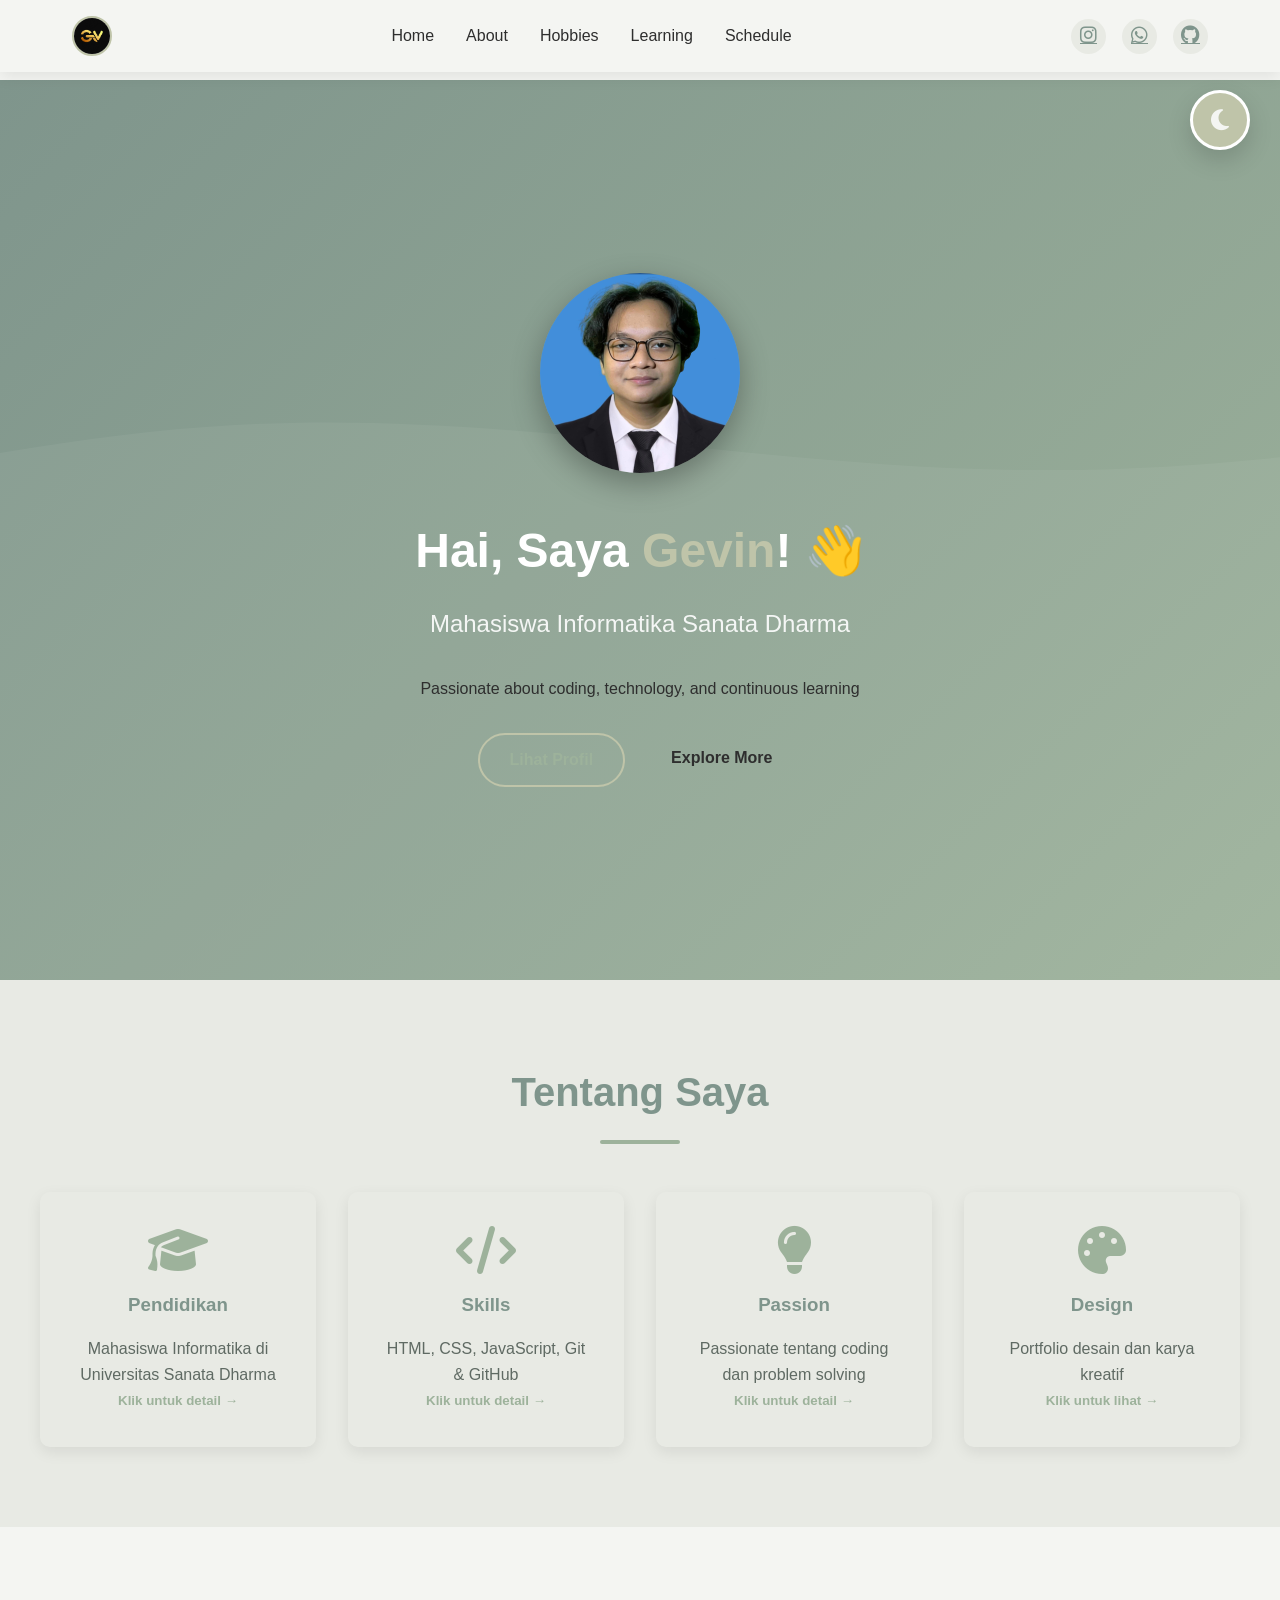
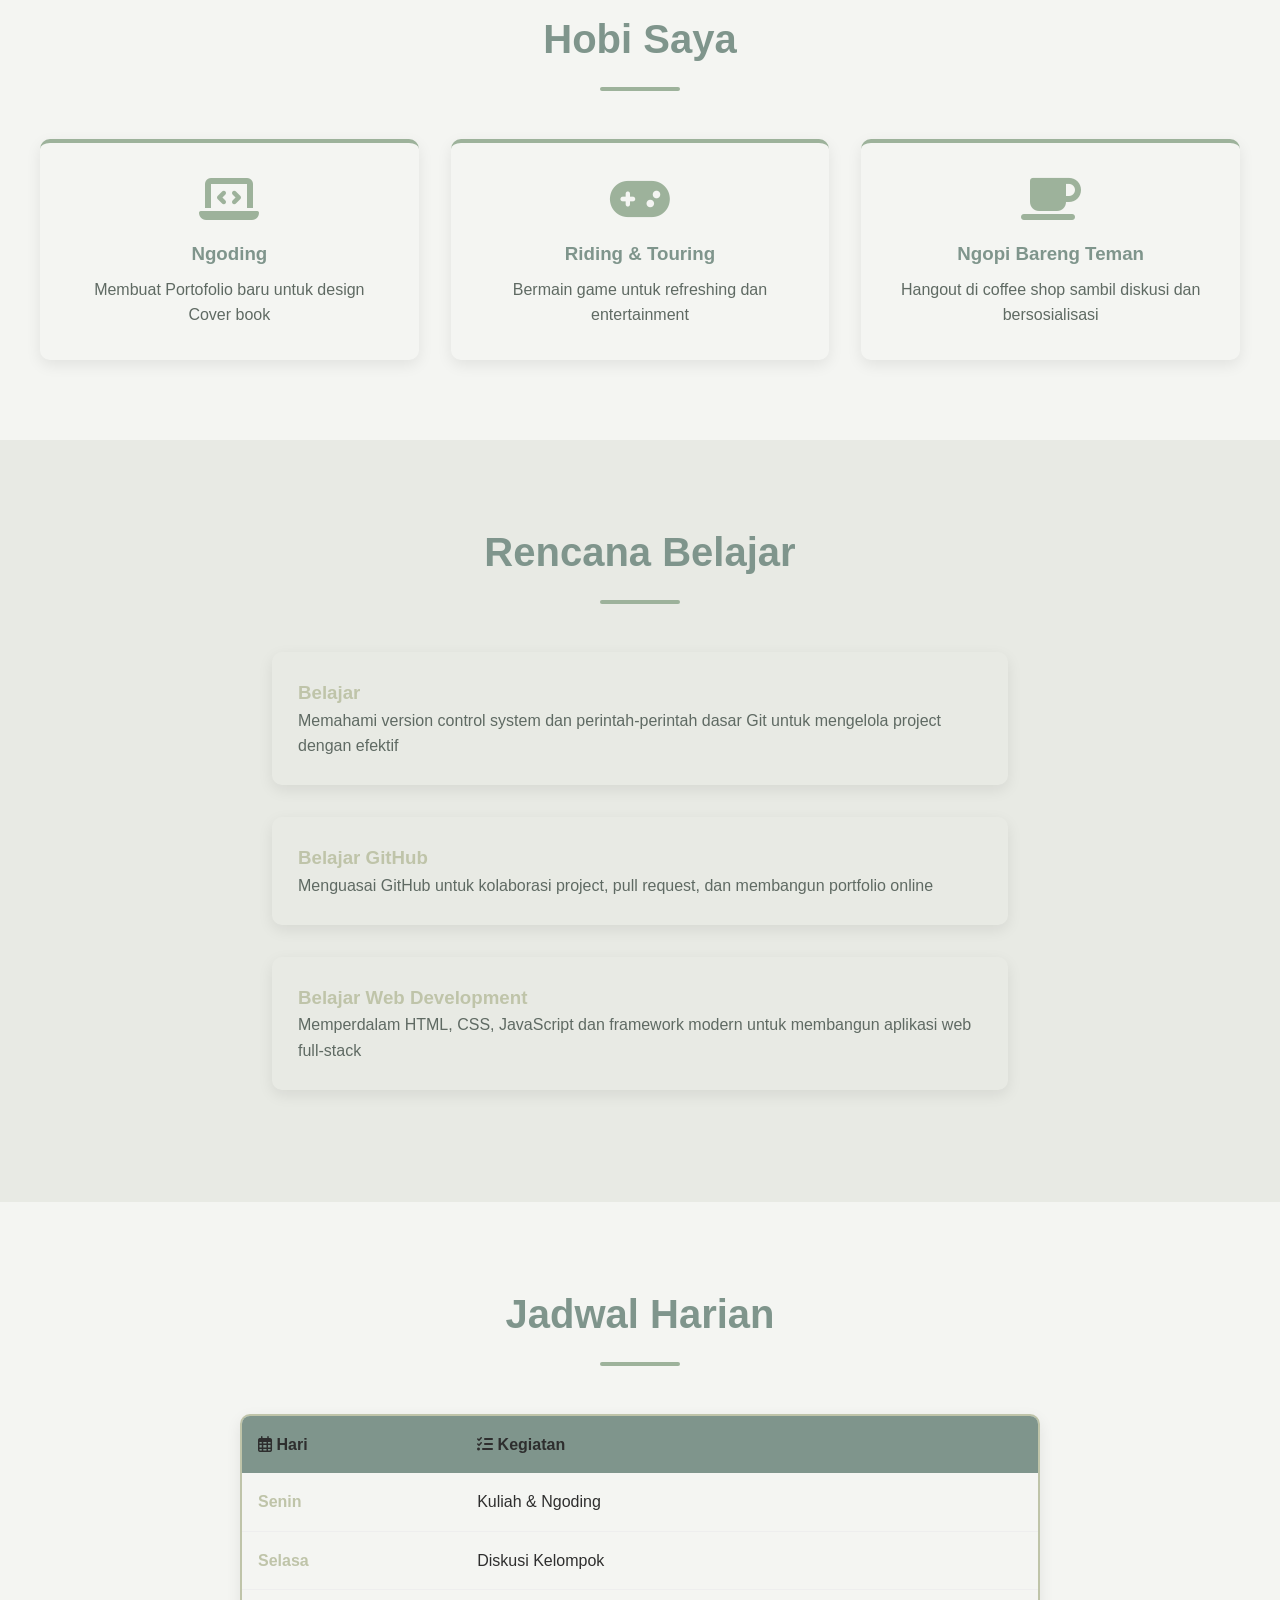
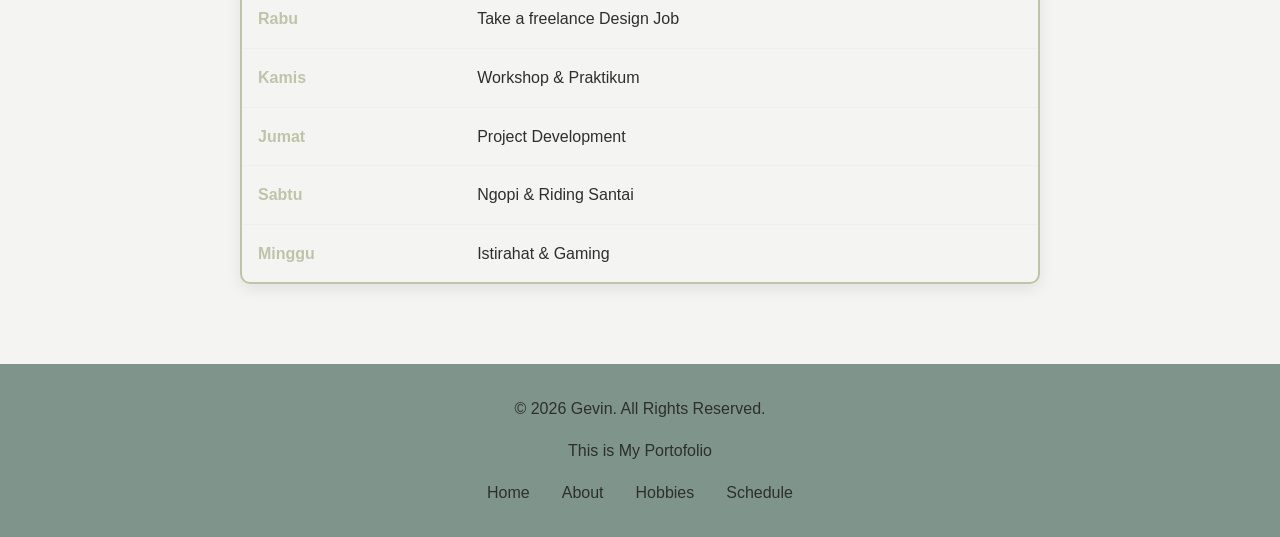
==== commit abc0b34b: "Menambahkan gambar pada bagian page portofolio design" ====
--- a/Vin.html
+++ b/Vin.html
@@ -113,9 +113,9 @@
 
             <h3>Prestasi</h3>
             <ul>
-                <li>Juara lomba coding tingkat kampus</li>
+                <li>Juara Lomba Short Film tingkat provinsi DIY</li>
                 <li>Peserta hackathon regional</li>
-                <li>Aktif di organisasi mahasiswa</li>
+                <li>Aktif di organisasi diluar kampus </li>
             </ul>
         </div>
     </div>
@@ -129,9 +129,9 @@
             <h3>Programming Languages</h3>
             <ul>
                 <li>HTML5 - Advanced</li>
-                <li>CSS3 - Advanced</li>
-                <li>JavaScript - Intermediate</li>
-                <li>Python - Intermediate</li>
+                <li>Logo Design - Advanced</li>
+                <li>Cover Book Design - Advance</li>
+                <li>Python - Basic</li>
                 <li>Java - Basic</li>
             </ul>
 
@@ -188,8 +188,8 @@
             
             <div class="portfolio-grid">
                 <div class="portfolio-item">
-                    <img src="design1.jpg" alt="Design 1">
-                    <div class="portfolio-overlay">Logo Design</div>
+                    <img src="THIRTY SEVEN BRAINS-01.jpg" alt="Design 1">
+                    <div class="portfolio-overlay"></div>
                 </div>
                 <div class="portfolio-item">
                     <img src="design2.jpg" alt="Design 2">
@@ -218,7 +218,7 @@
                 <li>Adobe Photoshop</li>
                 <li>Adobe Illustrator</li>
                 <li>Figma</li>
-                <li>Canva</li>
+                <li>Procreate</li>
             </ul>
         </div>
     </div>
@@ -231,11 +231,11 @@
                 <div class="hobby-card">
                     <i class="fas fa-laptop-code"></i>
                     <h3>Ngoding</h3>
-                    <p>Menulis kode dan membuat project menarik di waktu luang</p>
+                    <p>Membuat Portofolio baru untuk design Cover book </p>
                 </div>
                 <div class="hobby-card">
                     <i class="fas fa-gamepad"></i>
-                    <h3>Main Game</h3>
+                    <h3>Riding & Touring</h3>
                     <p>Bermain game untuk refreshing dan entertainment</p>
                 </div>
                 <div class="hobby-card">
@@ -255,7 +255,7 @@
                 <div class="timeline-item">
                     <div class="timeline-number">1</div>
                     <div class="timeline-content">
-                        <h3>Belajar Git</h3>
+                        <h3>Belajar </h3>
                         <p>Memahami version control system dan perintah-perintah dasar Git untuk mengelola project dengan efektif</p>
                     </div>
                 </div>
@@ -300,7 +300,7 @@
                         </tr>
                         <tr>
                             <td><strong>Rabu</strong></td>
-                            <td>Belajar GitHub</td>
+                            <td>Take a freelance Design Job</td>
                         </tr>
                         <tr>
                             <td><strong>Kamis</strong></td>
@@ -312,7 +312,7 @@
                         </tr>
                         <tr>
                             <td><strong>Sabtu</strong></td>
-                            <td>Ngopi & Ngoding Santai</td>
+                            <td>Ngopi & Riding Santai</td>
                         </tr>
                         <tr>
                             <td><strong>Minggu</strong></td>
